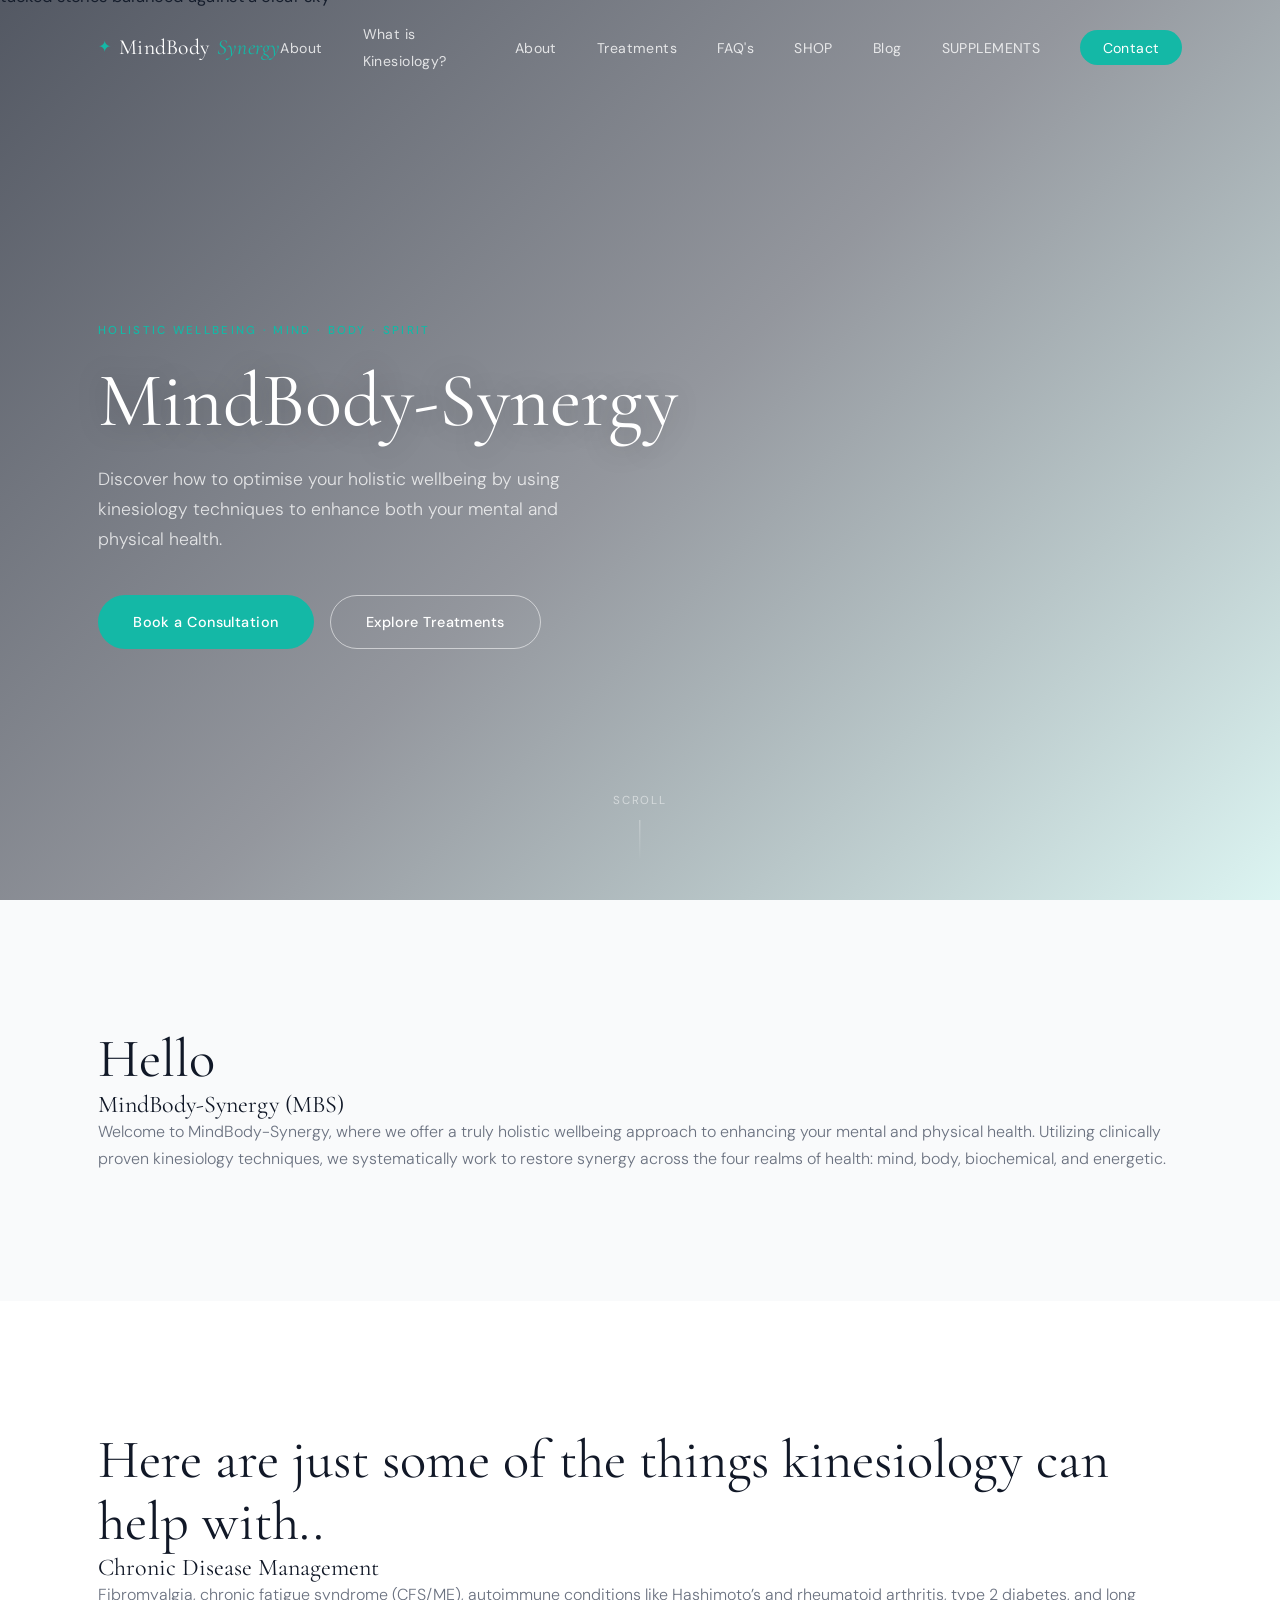
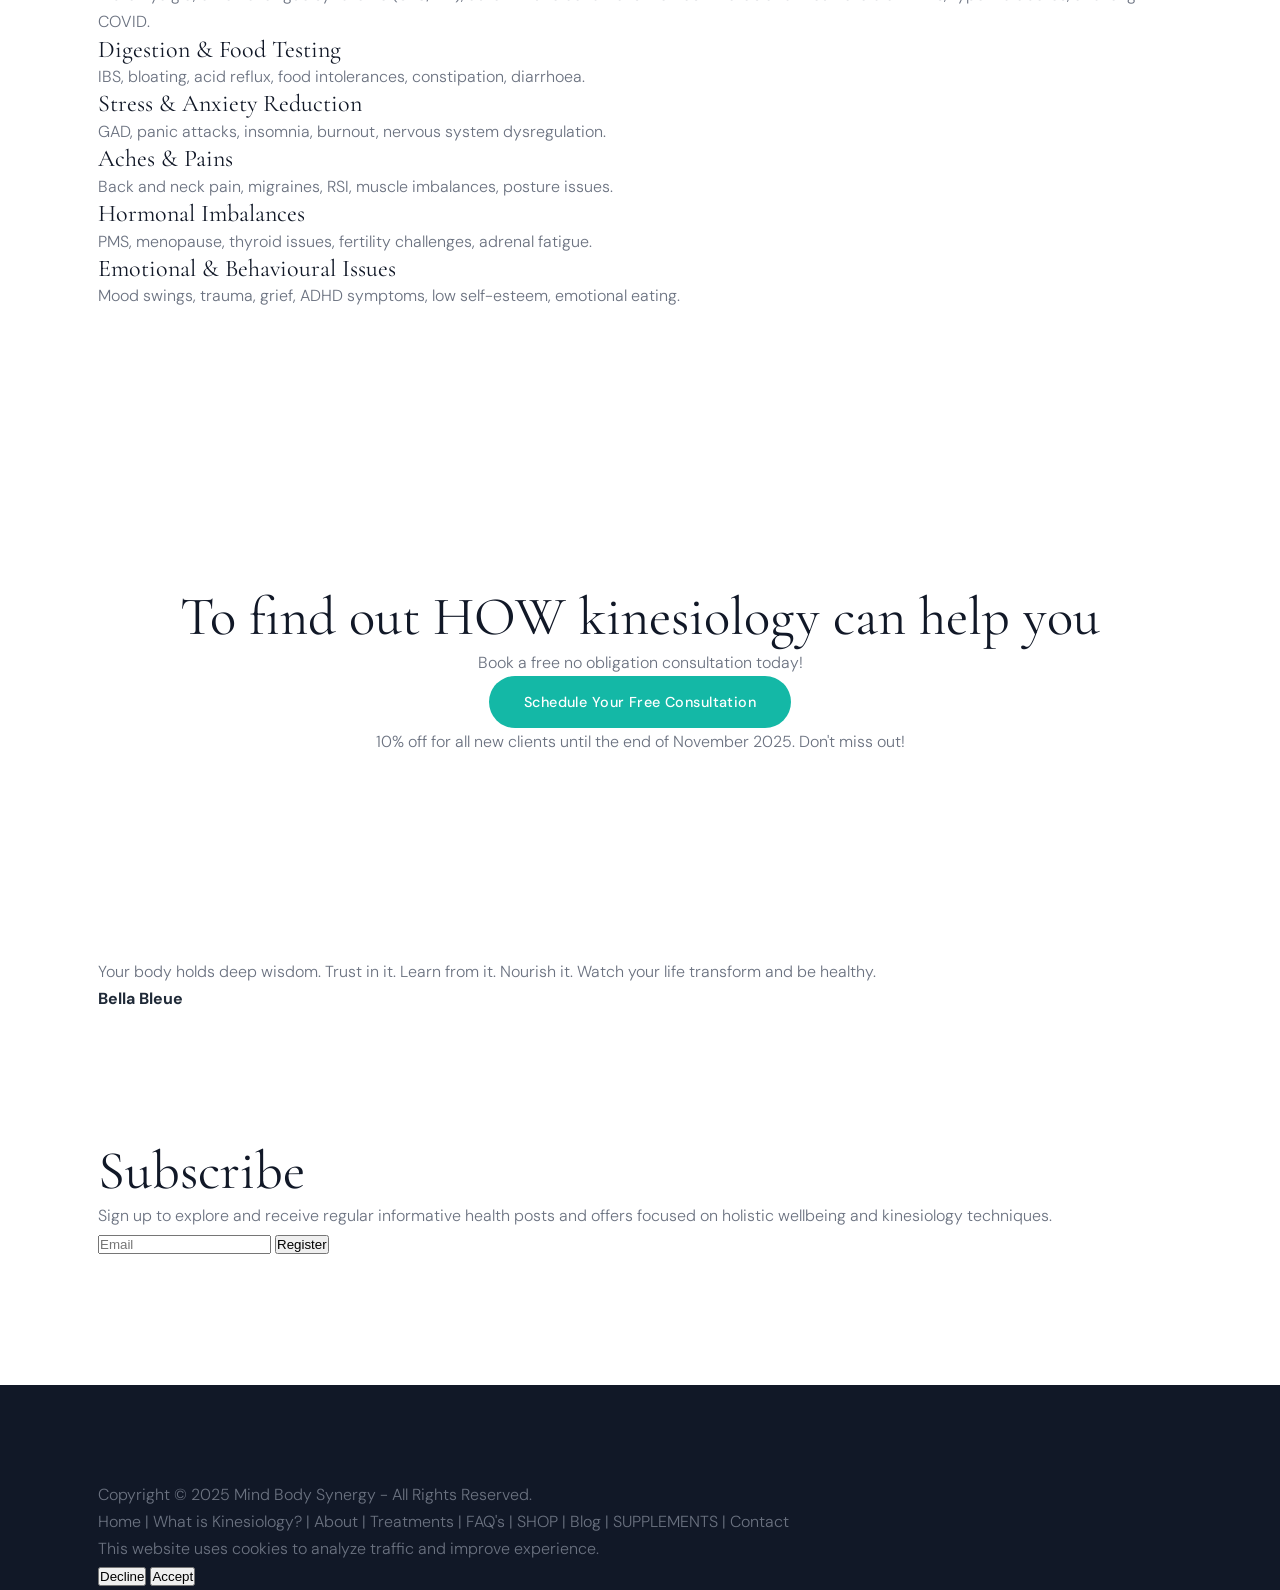
==== index1.html @ 45679c1d "updates" ====
<!DOCTYPE html>
<html lang="en">
<head>
  <meta charset="UTF-8" />
  <meta name="viewport" content="width=device-width, initial-scale=1.0" />
  <title>MindBody Synergy — Holistic Wellness</title>
  <link rel="stylesheet" href="styles.css" />
  <link rel="preconnect" href="https://fonts.googleapis.com" />
  <link rel="preconnect" href="https://fonts.gstatic.com" crossorigin />
  <link href="https://fonts.googleapis.com/css2?family=Cormorant+Garamond:ital,wght@0,300;0,400;0,600;1,300;1,400&family=DM+Sans:wght@300;400;500&display=swap" rel="stylesheet" />
</head>
<body>

  <!-- ====== NAVBAR ====== -->
  <nav class="navbar" id="navbar">
    <div class="nav-inner">
      <a href="#" class="logo">
        <span class="logo-mark">✦</span>
        MindBody <em>Synergy</em>
      </a>
      <button class="hamburger" id="hamburger" aria-label="Toggle menu">
        <span></span><span></span><span></span>
      </button>
      <ul class="nav-links" id="nav-links">
        <li><a href="#about">About</a></li>
        <li><a href="#kinesiology">What is Kinesiology?</a></li>
        <li><a href="#about">About</a></li>
        <li><a href="#treatments">Treatments</a></li>
        <li><a href="#faq">FAQ's</a></li>
        <li><a href="#shop">SHOP</a></li>
        <li><a href="#blog">Blog</a></li>
        <li><a href="#supplements">SUPPLEMENTS</a></li>
        <li><a href="#contact" class="nav-cta">Contact</a></li>
      </ul>
    </div>
  </nav>

  <!-- ====== HERO ====== -->
  <section class="hero" id="hero">
    <div class="hero-bg">
      <img
        src="https://images.unsplash.com/photo-1545389336-cf090694435e?w=1800&q=85&auto=format&fit=crop"
        alt="Stacked stones balanced against a clear sky"
        class="hero-img"
        loading="eager"
      />
      <div class="hero-overlay"></div>
    </div>

    <div class="hero-content fade-up">
      <span class="eyebrow">Holistic Wellbeing · Mind · Body · Spirit</span>

      <h1>MindBody-Synergy</h1>

      <p>
        Discover how to optimise your holistic wellbeing by using kinesiology techniques to enhance both your mental and physical health.
      </p>

      <div class="hero-actions">
        <a href="#contact" class="btn btn-primary">Book a Consultation</a>
        <a href="#services" class="btn btn-ghost">Explore Treatments</a>
      </div>
    </div>

    <div class="hero-scroll-hint">
      <span>Scroll</span>
      <div class="scroll-line"></div>
    </div>
  </section>

  <!-- ====== INTRO ====== -->
  <section class="about section-pad" id="about">
    <div class="container">

      <h2>Hello</h2>
      <h3>MindBody-Synergy (MBS)</h3>

      <p>
        Welcome to MindBody-Synergy, where we offer a truly holistic wellbeing approach to enhancing your mental and physical health.
        Utilizing clinically proven kinesiology techniques, we systematically work to restore synergy across the four realms of health:
        mind, body, biochemical, and energetic.
      </p>

    </div>
  </section>

  <!-- ====== TREATMENTS ====== -->
  <section class="services section-pad" id="services">
    <div class="container">

      <h2>Here are just some of the things kinesiology can help with..</h2>

      <div>
        <h3>Chronic Disease Management</h3>
        <p>Fibromyalgia, chronic fatigue syndrome (CFS/ME), autoimmune conditions like Hashimoto’s and rheumatoid arthritis, type 2 diabetes, and long COVID.</p>
      </div>

      <div>
        <h3>Digestion & Food Testing</h3>
        <p>IBS, bloating, acid reflux, food intolerances, constipation, diarrhoea.</p>
      </div>

      <div>
        <h3>Stress & Anxiety Reduction</h3>
        <p>GAD, panic attacks, insomnia, burnout, nervous system dysregulation.</p>
      </div>

      <div>
        <h3>Aches & Pains</h3>
        <p>Back and neck pain, migraines, RSI, muscle imbalances, posture issues.</p>
      </div>

      <div>
        <h3>Hormonal Imbalances</h3>
        <p>PMS, menopause, thyroid issues, fertility challenges, adrenal fatigue.</p>
      </div>

      <div>
        <h3>Emotional & Behavioural Issues</h3>
        <p>Mood swings, trauma, grief, ADHD symptoms, low self-esteem, emotional eating.</p>
      </div>

    </div>
  </section>

  <!-- ====== CTA ====== -->
  <section class="cta-band" id="contact">
    <div class="container">

      <h2>To find out HOW kinesiology can help you</h2>
      <p>Book a free no obligation consultation today!</p>

      <a href="#" class="btn btn-primary">Schedule Your Free Consultation</a>

      <p>10% off for all new clients until the end of November 2025. Don't miss out!</p>

      <a href="#" class="btn btn-ghost">Book Now</a>

    </div>
  </section>

  <!-- ====== QUOTE ====== -->
  <section>
    <div class="container">
      <p>
        Your body holds deep wisdom.
        Trust in it.
        Learn from it.
        Nourish it.
        Watch your life transform and be healthy.
      </p>

      <strong>Bella Bleue</strong>
    </div>
  </section>

  <!-- ====== SUBSCRIBE ====== -->
  <section class="subscribe section-pad">
    <div class="container">

      <h2>Subscribe</h2>

      <p>
        Sign up to explore and receive regular informative health posts and offers focused on holistic wellbeing and kinesiology techniques.
      </p>

      <input type="email" placeholder="Email" />
      <button>Register</button>

    </div>
  </section>

  <!-- ====== FOOTER ====== -->
  <footer class="footer">
    <div class="container">

      <p>Copyright © 2025 Mind Body Synergy - All Rights Reserved.</p>

      <p>
        Home | What is Kinesiology? | About | Treatments | FAQ's | SHOP | Blog | SUPPLEMENTS | Contact
      </p>

      <p>This website uses cookies to analyze traffic and improve experience.</p>

      <button>Decline</button>
      <button>Accept</button>

    </div>
  </footer>

  <script src="script.js"></script>
</body>
</html>
---- styles.css ----
/* ============================================================
   MindBody Synergy — styles.css
   Premium Holistic Wellness Design System
   ============================================================ */

/* ── Custom Properties ────────────────────────────────────── */
:root {
  --teal:        #14B8A6;
  --teal-dark:   #0f9688;
  --teal-light:  #ccfbf1;
  --navy:        #1F2937;
  --navy-deep:   #111827;
  --white:       #FFFFFF;
  --off-white:   #F9FAFB;
  --muted:       #6B7280;
  --border:      rgba(20, 184, 166, 0.15);

  --font-display: 'Cormorant Garamond', Georgia, serif;
  --font-body:    'DM Sans', system-ui, sans-serif;

  --radius:     12px;
  --radius-lg:  20px;
  --shadow-sm:  0 1px 3px rgba(0,0,0,.07), 0 1px 2px rgba(0,0,0,.05);
  --shadow-md:  0 4px 20px rgba(0,0,0,.08), 0 2px 8px rgba(0,0,0,.04);
  --shadow-lg:  0 20px 60px rgba(0,0,0,.12);

  --section-pad: clamp(5rem, 10vw, 9rem);
  --container:   1180px;
  --transition:  0.35s cubic-bezier(0.4, 0, 0.2, 1);
}

/* ── Reset & Base ─────────────────────────────────────────── */
*, *::before, *::after { box-sizing: border-box; margin: 0; padding: 0; }

html { scroll-behavior: smooth; font-size: 16px; }

body {
  font-family: var(--font-body);
  background: var(--white);
  color: var(--navy);
  line-height: 1.7;
  overflow-x: hidden;
}

img { display: block; max-width: 100%; object-fit: cover; }

a { color: inherit; text-decoration: none; }

ul { list-style: none; }

/* ── Typography ───────────────────────────────────────────── */
h1, h2, h3, h4 {
  font-family: var(--font-display);
  font-weight: 400;
  line-height: 1.15;
  color: var(--navy-deep);
}

h1 { font-size: clamp(2.6rem, 6vw, 5rem); }
h2 { font-size: clamp(2rem, 4.5vw, 3.4rem); }
h3 { font-size: clamp(1.2rem, 2vw, 1.5rem); }
h4 { font-size: 1.1rem; }

em { font-style: italic; color: var(--teal); }

p { color: var(--muted); font-weight: 300; }

.lead {
  font-size: 1.1rem;
  color: var(--navy);
  font-weight: 400;
  margin-bottom: 1rem;
}

.eyebrow {
  display: inline-block;
  font-family: var(--font-body);
  font-size: 0.72rem;
  font-weight: 500;
  letter-spacing: 0.2em;
  text-transform: uppercase;
  color: var(--teal);
  margin-bottom: 1rem;
}

.eyebrow-light { color: rgba(255,255,255,0.7); }

/* ── Container ────────────────────────────────────────────── */
.container {
  max-width: var(--container);
  margin: 0 auto;
  padding: 0 clamp(1.25rem, 5vw, 3rem);
}

.section-pad { padding: var(--section-pad) 0; }

/* ── Buttons ──────────────────────────────────────────────── */
.btn {
  display: inline-flex;
  align-items: center;
  gap: .5rem;
  padding: .85rem 2.2rem;
  border-radius: 999px;
  font-family: var(--font-body);
  font-size: .9rem;
  font-weight: 500;
  letter-spacing: .03em;
  transition: var(--transition);
  cursor: pointer;
  border: none;
  white-space: nowrap;
}

.btn-primary {
  background: var(--teal);
  color: var(--white);
}
.btn-primary:hover {
  background: var(--teal-dark);
  transform: translateY(-2px);
  box-shadow: 0 8px 30px rgba(20,184,166,.35);
}

.btn-ghost {
  background: transparent;
  color: var(--white);
  border: 1.5px solid rgba(255,255,255,.55);
}
.btn-ghost:hover {
  background: rgba(255,255,255,.12);
  border-color: rgba(255,255,255,.8);
  transform: translateY(-2px);
}

.btn-white {
  background: var(--white);
  color: var(--navy-deep);
}
.btn-white:hover {
  background: var(--teal-light);
  transform: translateY(-2px);
  box-shadow: 0 8px 30px rgba(0,0,0,.15);
}

/* ── Section Heading ──────────────────────────────────────── */
.section-head {
  text-align: center;
  max-width: 700px;
  margin: 0 auto clamp(3rem, 6vw, 5rem);
}
.section-head p { margin-top: .75rem; }

/* ============================================================
   NAVBAR
   ============================================================ */
.navbar {
  position: fixed;
  top: 0; left: 0; right: 0;
  z-index: 1000;
  padding: 1.25rem 0;
  transition: background var(--transition), box-shadow var(--transition), padding var(--transition);
}

.navbar.scrolled {
  background: rgba(17, 24, 39, 0.85);
  backdrop-filter: blur(20px);
  -webkit-backdrop-filter: blur(20px);
  box-shadow: 0 1px 0 rgba(255,255,255,.06);
  padding: .9rem 0;
}

.nav-inner {
  max-width: var(--container);
  margin: 0 auto;
  padding: 0 clamp(1.25rem, 5vw, 3rem);
  display: flex;
  align-items: center;
  justify-content: space-between;
}

.logo {
  font-family: var(--font-display);
  font-size: 1.35rem;
  font-weight: 400;
  color: var(--white);
  display: flex;
  align-items: center;
  gap: .5rem;
  letter-spacing: .01em;
}

.logo-mark {
  color: var(--teal);
  font-size: 1rem;
  animation: spin-slow 8s linear infinite;
}

@keyframes spin-slow {
  from { transform: rotate(0deg); }
  to   { transform: rotate(360deg); }
}

.nav-links {
  display: flex;
  align-items: center;
  gap: 2.5rem;
}

.nav-links a {
  color: rgba(255,255,255,.8);
  font-size: .88rem;
  font-weight: 400;
  letter-spacing: .03em;
  transition: color var(--transition);
  position: relative;
}

.nav-links a:not(.nav-cta)::after {
  content: '';
  position: absolute;
  bottom: -3px; left: 0;
  width: 0; height: 1px;
  background: var(--teal);
  transition: width var(--transition);
}

.nav-links a:not(.nav-cta):hover { color: var(--white); }
.nav-links a:not(.nav-cta):hover::after { width: 100%; }

.nav-cta {
  background: var(--teal);
  color: var(--white) !important;
  padding: .55rem 1.4rem;
  border-radius: 999px;
  font-weight: 500;
  transition: background var(--transition), transform var(--transition);
}
.nav-cta:hover {
  background: var(--teal-dark) !important;
  transform: translateY(-1px);
}

/* Hamburger */
.hamburger {
  display: none;
  flex-direction: column;
  gap: 5px;
  background: none;
  border: none;
  cursor: pointer;
  padding: 4px;
}
.hamburger span {
  display: block;
  width: 24px;
  height: 1.5px;
  background: var(--white);
  transition: var(--transition);
}
.hamburger.open span:nth-child(1) { transform: rotate(45deg) translate(4.7px, 4.7px); }
.hamburger.open span:nth-child(2) { opacity: 0; }
.hamburger.open span:nth-child(3) { transform: rotate(-45deg) translate(4.7px, -4.7px); }

/* ============================================================
   HERO
   ============================================================ */
.hero {
  position: relative;
  min-height: 100svh;
  display: flex;
  align-items: center;
  overflow: hidden;
}

.hero-bg {
  position: absolute;
  inset: 0;
  z-index: 0;
}

.hero-img {
  width: 100%;
  height: 100%;
  object-fit: cover;
  object-position: center 30%;
  transform: scale(1.04);
  animation: hero-ken-burns 18s ease-in-out infinite alternate;
}

@keyframes hero-ken-burns {
  from { transform: scale(1.04) translate(0,0); }
  to   { transform: scale(1.12) translate(-1%, -1%); }
}

.hero-overlay {
  position: absolute;
  inset: 0;
  background: linear-gradient(
    135deg,
    rgba(17, 24, 39, 0.72) 0%,
    rgba(17, 24, 39, 0.45) 50%,
    rgba(20, 184, 166, 0.15) 100%
  );
}

.hero-content {
  position: relative;
  z-index: 1;
  max-width: var(--container);
  margin: 0 auto;
  padding: 8rem clamp(1.25rem, 5vw, 3rem) 4rem;
  width: 100%;
}

.hero-content h1 {
  color: var(--white);
  max-width: 700px;
  margin-bottom: 1.25rem;
  text-shadow: 0 2px 30px rgba(0,0,0,.25);
}

.hero-content p {
  color: rgba(255,255,255,.78);
  font-size: 1.1rem;
  font-weight: 300;
  max-width: 520px;
  margin-bottom: 2.5rem;
}

.hero-actions { display: flex; gap: 1rem; flex-wrap: wrap; }

.hero-scroll-hint {
  position: absolute;
  bottom: 2.5rem; left: 50%;
  transform: translateX(-50%);
  z-index: 1;
  display: flex;
  flex-direction: column;
  align-items: center;
  gap: .6rem;
  color: rgba(255,255,255,.5);
  font-size: .72rem;
  letter-spacing: .15em;
  text-transform: uppercase;
}

.scroll-line {
  width: 1px;
  height: 40px;
  background: linear-gradient(to bottom, rgba(255,255,255,.4), transparent);
  animation: scroll-pulse 2s ease-in-out infinite;
}

@keyframes scroll-pulse {
  0%, 100% { opacity: .4; transform: scaleY(1); }
  50%       { opacity: 1;  transform: scaleY(1.1); }
}

/* ============================================================
   MARQUEE STRIP
   ============================================================ */
.marquee-strip {
  overflow: hidden;
  background: var(--navy-deep);
  padding: .9rem 0;
  border-top: 1px solid rgba(20,184,166,.2);
  border-bottom: 1px solid rgba(20,184,166,.2);
}

.marquee-track {
  display: flex;
  gap: 2.5rem;
  animation: marquee-scroll 28s linear infinite;
  white-space: nowrap;
}

.marquee-track span {
  font-size: .78rem;
  letter-spacing: .18em;
  text-transform: uppercase;
  color: rgba(255,255,255,.55);
  flex-shrink: 0;
}

.marquee-track span:nth-child(even) { color: var(--teal); }

@keyframes marquee-scroll {
  from { transform: translateX(0); }
  to   { transform: translateX(-50%); }
}

/* ============================================================
   ABOUT
   ============================================================ */
.about { background: var(--off-white); }

.about-grid {
  display: grid;
  grid-template-columns: 1fr 1fr;
  gap: clamp(3rem, 6vw, 6rem);
  align-items: center;
}

.about-img-wrap {
  position: relative;
  border-radius: var(--radius-lg);
  overflow: visible;
}

.about-img-wrap img {
  width: 100%;
  aspect-ratio: 4/5;
  border-radius: var(--radius-lg);
  box-shadow: var(--shadow-lg);
  object-position: center top;
}

.about-badge {
  position: absolute;
  bottom: -1.5rem;
  right: -1.5rem;
  background: var(--white);
  border-radius: var(--radius);
  padding: 1.25rem 1.5rem;
  box-shadow: var(--shadow-md);
  text-align: center;
  border: 1px solid var(--border);
}

.about-badge strong {
  display: block;
  font-family: var(--font-display);
  font-size: 2rem;
  color: var(--teal);
  line-height: 1;
}

.about-badge span {
  font-size: .72rem;
  font-weight: 500;
  letter-spacing: .08em;
  text-transform: uppercase;
  color: var(--muted);
  white-space: nowrap;
}

.about-text { padding-right: 1rem; }

.about-text h2 { margin-bottom: 1rem; }
.about-text > p { margin-bottom: 1.5rem; }

.about-stats {
  display: flex;
  gap: 2.5rem;
  margin: 2rem 0;
  padding: 1.75rem 0;
  border-top: 1px solid var(--border);
  border-bottom: 1px solid var(--border);
}

.stat strong {
  display: block;
  font-family: var(--font-display);
  font-size: 1.9rem;
  color: var(--teal);
  line-height: 1;
}
.stat span {
  font-size: .78rem;
  text-transform: uppercase;
  letter-spacing: .1em;
  color: var(--muted);
  font-weight: 500;
}

/* ============================================================
   SERVICES
   ============================================================ */
.services { background: var(--white); }

.services-grid {
  display: grid;
  grid-template-columns: repeat(3, 1fr);
  gap: 1.75rem;
}

.service-card {
  border-radius: var(--radius-lg);
  overflow: hidden;
  background: var(--white);
  border: 1px solid rgba(0,0,0,.07);
  box-shadow: var(--shadow-sm);
  transition: transform var(--transition), box-shadow var(--transition);
}

.service-card:hover {
  transform: translateY(-6px);
  box-shadow: var(--shadow-lg);
}

.card-img {
  overflow: hidden;
  height: 200px;
}

.card-img img {
  width: 100%;
  height: 100%;
  object-fit: cover;
  transition: transform 0.5s ease;
}

.service-card:hover .card-img img { transform: scale(1.06); }

.card-body {
  padding: 1.75rem;
}

.card-icon {
  font-size: 1.5rem;
  margin-bottom: .75rem;
  line-height: 1;
}

.card-body h3 {
  margin-bottom: .6rem;
  color: var(--navy-deep);
}

.card-body p { font-size: .9rem; margin-bottom: 1.25rem; }

.card-link {
  font-size: .82rem;
  font-weight: 500;
  letter-spacing: .05em;
  color: var(--teal);
  transition: gap var(--transition), color var(--transition);
  display: inline-flex;
  align-items: center;
  gap: .3rem;
}
.card-link:hover { color: var(--teal-dark); gap: .5rem; }

/* ============================================================
   FEATURES
   ============================================================ */
.features {
  background: linear-gradient(160deg, var(--navy-deep) 0%, #0d3b36 100%);
}

.features .section-head h2 { color: var(--white); }
.features .section-head p  { color: rgba(255,255,255,.55); }
.features .eyebrow          { color: var(--teal); }

.features-grid {
  display: grid;
  grid-template-columns: repeat(4, 1fr);
  gap: 2rem;
}

.feature {
  background: rgba(255,255,255,.05);
  border: 1px solid rgba(255,255,255,.08);
  border-radius: var(--radius-lg);
  padding: 2.25rem 1.75rem;
  backdrop-filter: blur(10px);
  transition: background var(--transition), transform var(--transition);
}

.feature:hover {
  background: rgba(20,184,166,.1);
  transform: translateY(-4px);
}

.feature-icon {
  font-size: 1.6rem;
  color: var(--teal);
  margin-bottom: 1rem;
  line-height: 1;
}

.feature h4 {
  color: var(--white);
  margin-bottom: .6rem;
  font-family: var(--font-body);
  font-weight: 500;
}
.feature p { color: rgba(255,255,255,.5); font-size: .9rem; }

/* ============================================================
   CTA BAND
   ============================================================ */
.cta-band {
  position: relative;
  min-height: 520px;
  display: flex;
  align-items: center;
  justify-content: center;
  text-align: center;
  overflow: hidden;
}

.cta-bg-img {
  position: absolute;
  inset: 0;
  width: 100%;
  height: 100%;
  object-fit: cover;
  object-position: center;
}

.cta-overlay {
  position: absolute;
  inset: 0;
  background: linear-gradient(
    to bottom,
    rgba(17, 24, 39, 0.65),
    rgba(15, 150, 136, 0.55)
  );
}

.cta-content {
  position: relative;
  z-index: 1;
  max-width: 620px;
  padding: 4rem clamp(1.25rem, 5vw, 3rem);
}

.cta-content h2 {
  color: var(--white);
  margin-bottom: 1rem;
  text-shadow: 0 2px 20px rgba(0,0,0,.2);
}

.cta-content p {
  color: rgba(255,255,255,.75);
  margin-bottom: 2rem;
  font-size: 1.05rem;
}

/* ============================================================
   TESTIMONIALS
   ============================================================ */
.testimonials { background: var(--off-white); }

.testimonials-grid {
  display: grid;
  grid-template-columns: repeat(3, 1fr);
  gap: 1.75rem;
}

/* Fifth card spans last two slots centered */
.testi-card:nth-child(4) { grid-column: 1; }
.testi-card:nth-child(5) { grid-column: 2; }

.testi-card {
  background: var(--white);
  border-radius: var(--radius-lg);
  padding: 2rem;
  border: 1px solid rgba(0,0,0,.06);
  box-shadow: var(--shadow-sm);
  transition: box-shadow var(--transition), transform var(--transition);
  display: flex;
  flex-direction: column;
}

.testi-card:hover {
  box-shadow: var(--shadow-md);
  transform: translateY(-3px);
}

.testi-card > p {
  font-family: var(--font-display);
  font-size: 1.05rem;
  font-style: italic;
  color: var(--navy);
  flex: 1;
  margin-bottom: 1.5rem;
  line-height: 1.6;
}

.testi-card > p::before { content: '"'; color: var(--teal); font-size: 1.4em; }
.testi-card > p::after  { content: '"'; color: var(--teal); font-size: 1.4em; }

.testi-card footer {
  display: flex;
  align-items: center;
  gap: 1rem;
  margin-top: auto;
}

.testi-card footer img {
  width: 48px;
  height: 48px;
  border-radius: 50%;
  object-fit: cover;
  object-position: center top;
  border: 2px solid var(--teal-light);
  flex-shrink: 0;
}

.testi-card footer strong {
  display: block;
  font-family: var(--font-body);
  font-weight: 500;
  font-size: .9rem;
  color: var(--navy-deep);
}

.testi-card footer span {
  font-size: .78rem;
  color: var(--muted);
}

/* ============================================================
   SUBSCRIBE
   ============================================================ */
.subscribe { background: var(--white); }

.subscribe-inner {
  display: grid;
  grid-template-columns: 1fr 1fr;
  gap: clamp(2rem, 5vw, 5rem);
  align-items: center;
  background: linear-gradient(135deg, var(--navy-deep) 0%, #0a3632 100%);
  border-radius: var(--radius-lg);
  padding: clamp(2.5rem, 5vw, 4.5rem);
}

.subscribe-text .eyebrow { color: var(--teal); }
.subscribe-text h2 { color: var(--white); margin-bottom: .75rem; }
.subscribe-text p  { color: rgba(255,255,255,.55); }

.subscribe-fields {
  display: flex;
  gap: .75rem;
  margin-bottom: .75rem;
}

.subscribe-fields input {
  flex: 1;
  padding: .85rem 1.25rem;
  border-radius: 999px;
  border: 1.5px solid rgba(255,255,255,.15);
  background: rgba(255,255,255,.08);
  color: var(--white);
  font-family: var(--font-body);
  font-size: .9rem;
  outline: none;
  transition: border-color var(--transition), background var(--transition);
}

.subscribe-fields input::placeholder { color: rgba(255,255,255,.35); }
.subscribe-fields input:focus {
  border-color: var(--teal);
  background: rgba(255,255,255,.12);
}

.form-note { font-size: .75rem; color: rgba(255,255,255,.3); }

/* ============================================================
   FOOTER
   ============================================================ */
.footer {
  background: var(--navy-deep);
  padding-top: clamp(4rem, 8vw, 6rem);
}

.footer-grid {
  display: grid;
  grid-template-columns: 2fr 1fr 1fr 1.5fr;
  gap: 3rem;
  padding-bottom: 3.5rem;
  border-bottom: 1px solid rgba(255,255,255,.07);
}

.logo-light { color: rgba(255,255,255,.85); }

.footer-brand p {
  margin-top: 1rem;
  font-size: .88rem;
  color: rgba(255,255,255,.38);
  line-height: 1.7;
  max-width: 270px;
}

.social-links {
  display: flex;
  gap: .75rem;
  margin-top: 1.5rem;
}

.social-links a {
  width: 36px;
  height: 36px;
  border-radius: 50%;
  border: 1px solid rgba(255,255,255,.12);
  display: flex;
  align-items: center;
  justify-content: center;
  font-size: .72rem;
  font-weight: 500;
  color: rgba(255,255,255,.5);
  transition: border-color var(--transition), color var(--transition), background var(--transition);
}
.social-links a:hover {
  border-color: var(--teal);
  color: var(--teal);
  background: rgba(20,184,166,.08);
}

.footer-col h5 {
  font-family: var(--font-body);
  font-size: .72rem;
  font-weight: 600;
  letter-spacing: .15em;
  text-transform: uppercase;
  color: rgba(255,255,255,.3);
  margin-bottom: 1.25rem;
}

.footer-col ul { display: flex; flex-direction: column; gap: .7rem; }

.footer-col a, .footer-col span {
  font-size: .88rem;
  color: rgba(255,255,255,.45);
  transition: color var(--transition);
  line-height: 1.5;
}
.footer-col a:hover { color: var(--teal); }

.footer-bottom {
  display: flex;
  align-items: center;
  justify-content: space-between;
  padding: 1.5rem 0;
}

.footer-bottom p { font-size: .8rem; color: rgba(255,255,255,.2); }

.footer-legal { display: flex; gap: 1.5rem; }
.footer-legal a {
  font-size: .8rem;
  color: rgba(255,255,255,.25);
  transition: color var(--transition);
}
.footer-legal a:hover { color: rgba(255,255,255,.55); }

/* ============================================================
   SCROLL ANIMATIONS
   ============================================================ */
.fade-up, .fade-left, .fade-right {
  opacity: 0;
  transition: opacity 0.7s ease, transform 0.7s ease;
  transition-delay: var(--d, 0s);
}

.fade-up   { transform: translateY(32px); }
.fade-left { transform: translateX(-32px); }
.fade-right{ transform: translateX(32px); }

.fade-up.visible,
.fade-left.visible,
.fade-right.visible {
  opacity: 1;
  transform: translate(0);
}

/* ============================================================
   RESPONSIVE — TABLET (≤ 1024px)
   ============================================================ */
@media (max-width: 1024px) {
  .features-grid { grid-template-columns: repeat(2, 1fr); }
  .services-grid { grid-template-columns: repeat(2, 1fr); }
  .footer-grid   { grid-template-columns: 1fr 1fr; }
  .about-grid    { gap: 3rem; }
}

/* ============================================================
   RESPONSIVE — MOBILE (≤ 768px)
   ============================================================ */
@media (max-width: 768px) {
  /* Nav */
  .hamburger { display: flex; }
  .nav-links {
    position: fixed;
    top: 0; right: -100%;
    width: 75%;
    max-width: 320px;
    height: 100vh;
    background: var(--navy-deep);
    flex-direction: column;
    align-items: flex-start;
    padding: 6rem 2rem 2rem;
    gap: 1.5rem;
    transition: right var(--transition);
    box-shadow: -20px 0 60px rgba(0,0,0,.4);
  }
  .nav-links.open { right: 0; }
  .nav-links a { font-size: 1rem; }

  /* About */
  .about-grid { grid-template-columns: 1fr; }
  .about-img-wrap { order: -1; }
  .about-badge { right: 1rem; bottom: -1.25rem; }
  .about-text { padding-right: 0; }

  /* Services */
  .services-grid { grid-template-columns: 1fr; }

  /* Features */
  .features-grid { grid-template-columns: 1fr; }

  /* Testimonials */
  .testimonials-grid { grid-template-columns: 1fr; }
  .testi-card:nth-child(4),
  .testi-card:nth-child(5) { grid-column: auto; }

  /* Subscribe */
  .subscribe-inner { grid-template-columns: 1fr; gap: 2rem; }
  .subscribe-fields { flex-direction: column; }

  /* Footer */
  .footer-grid { grid-template-columns: 1fr; gap: 2.5rem; }
  .footer-bottom { flex-direction: column; gap: 1rem; text-align: center; }
}

/* ============================================================
   RESPONSIVE — SMALL MOBILE (≤ 480px)
   ============================================================ */
@media (max-width: 480px) {
  .hero-actions { flex-direction: column; align-items: flex-start; }
  .about-stats  { gap: 1.5rem; flex-wrap: wrap; }
}
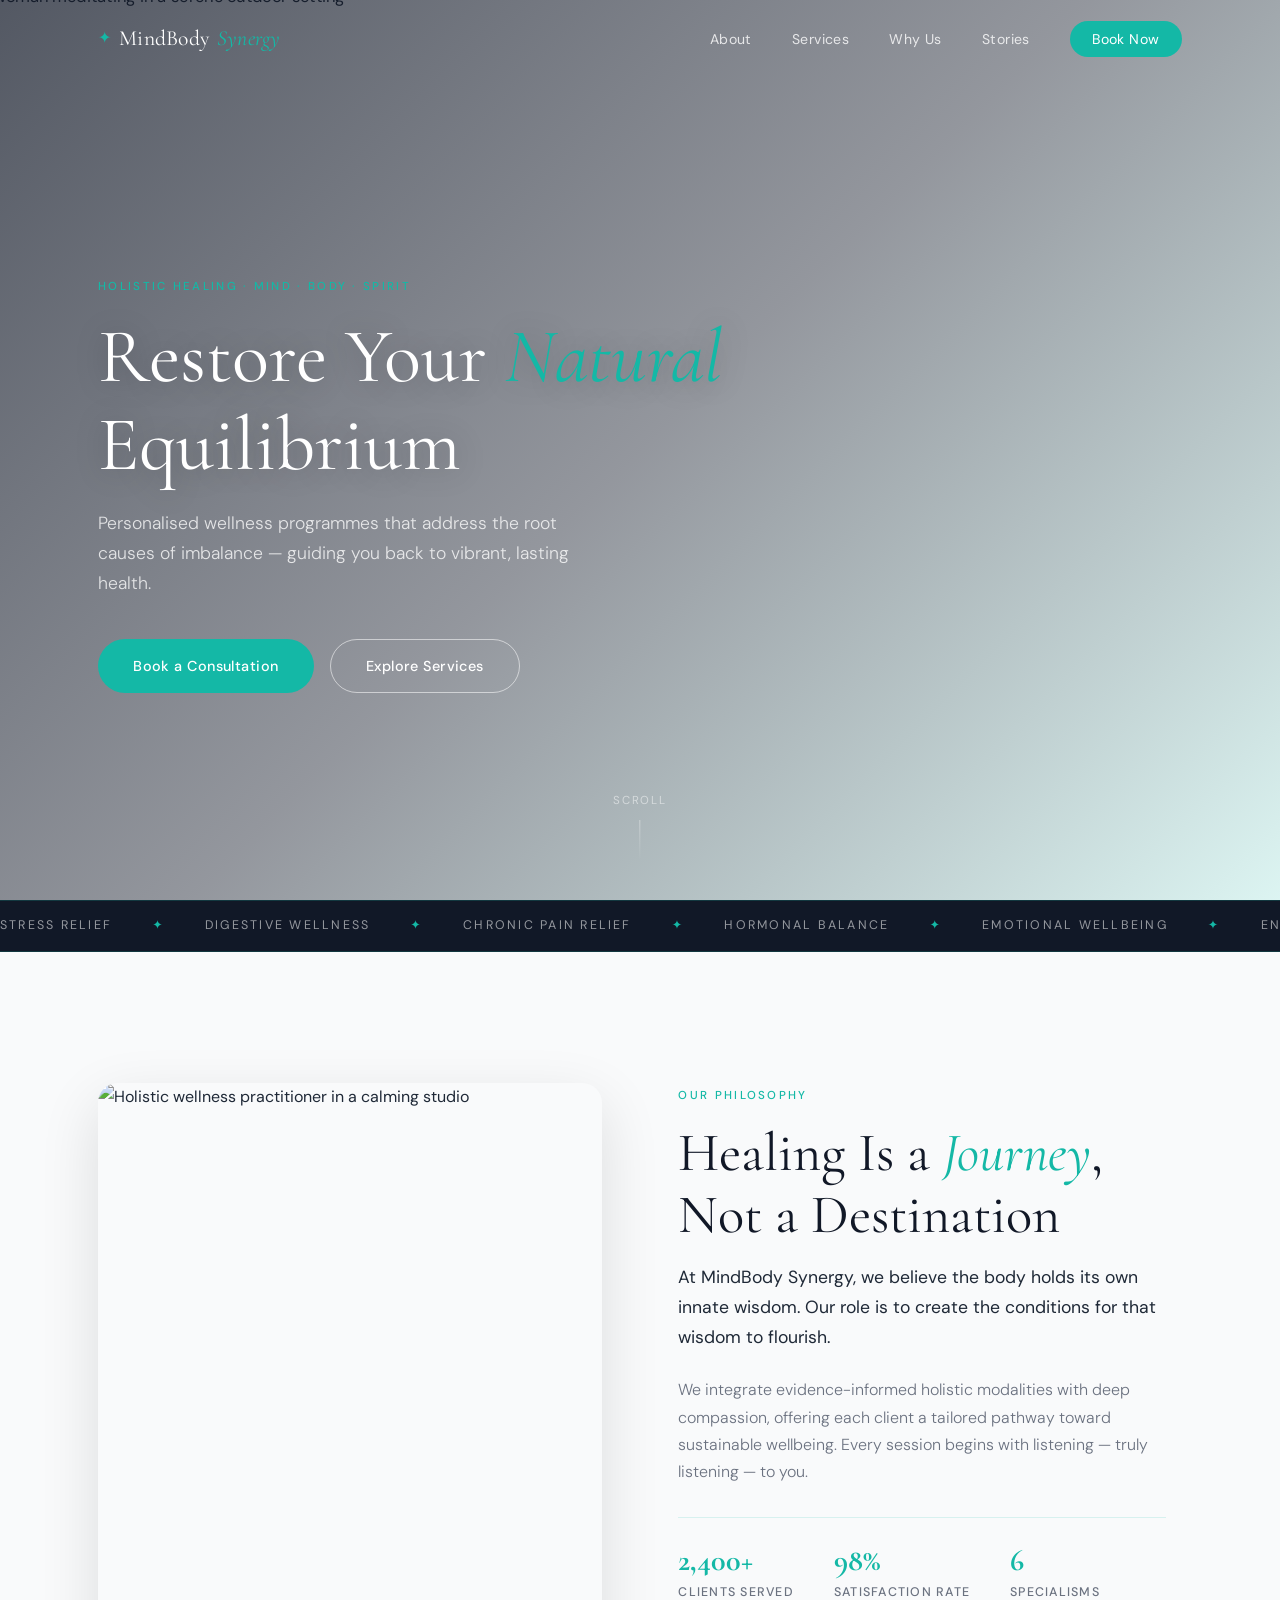
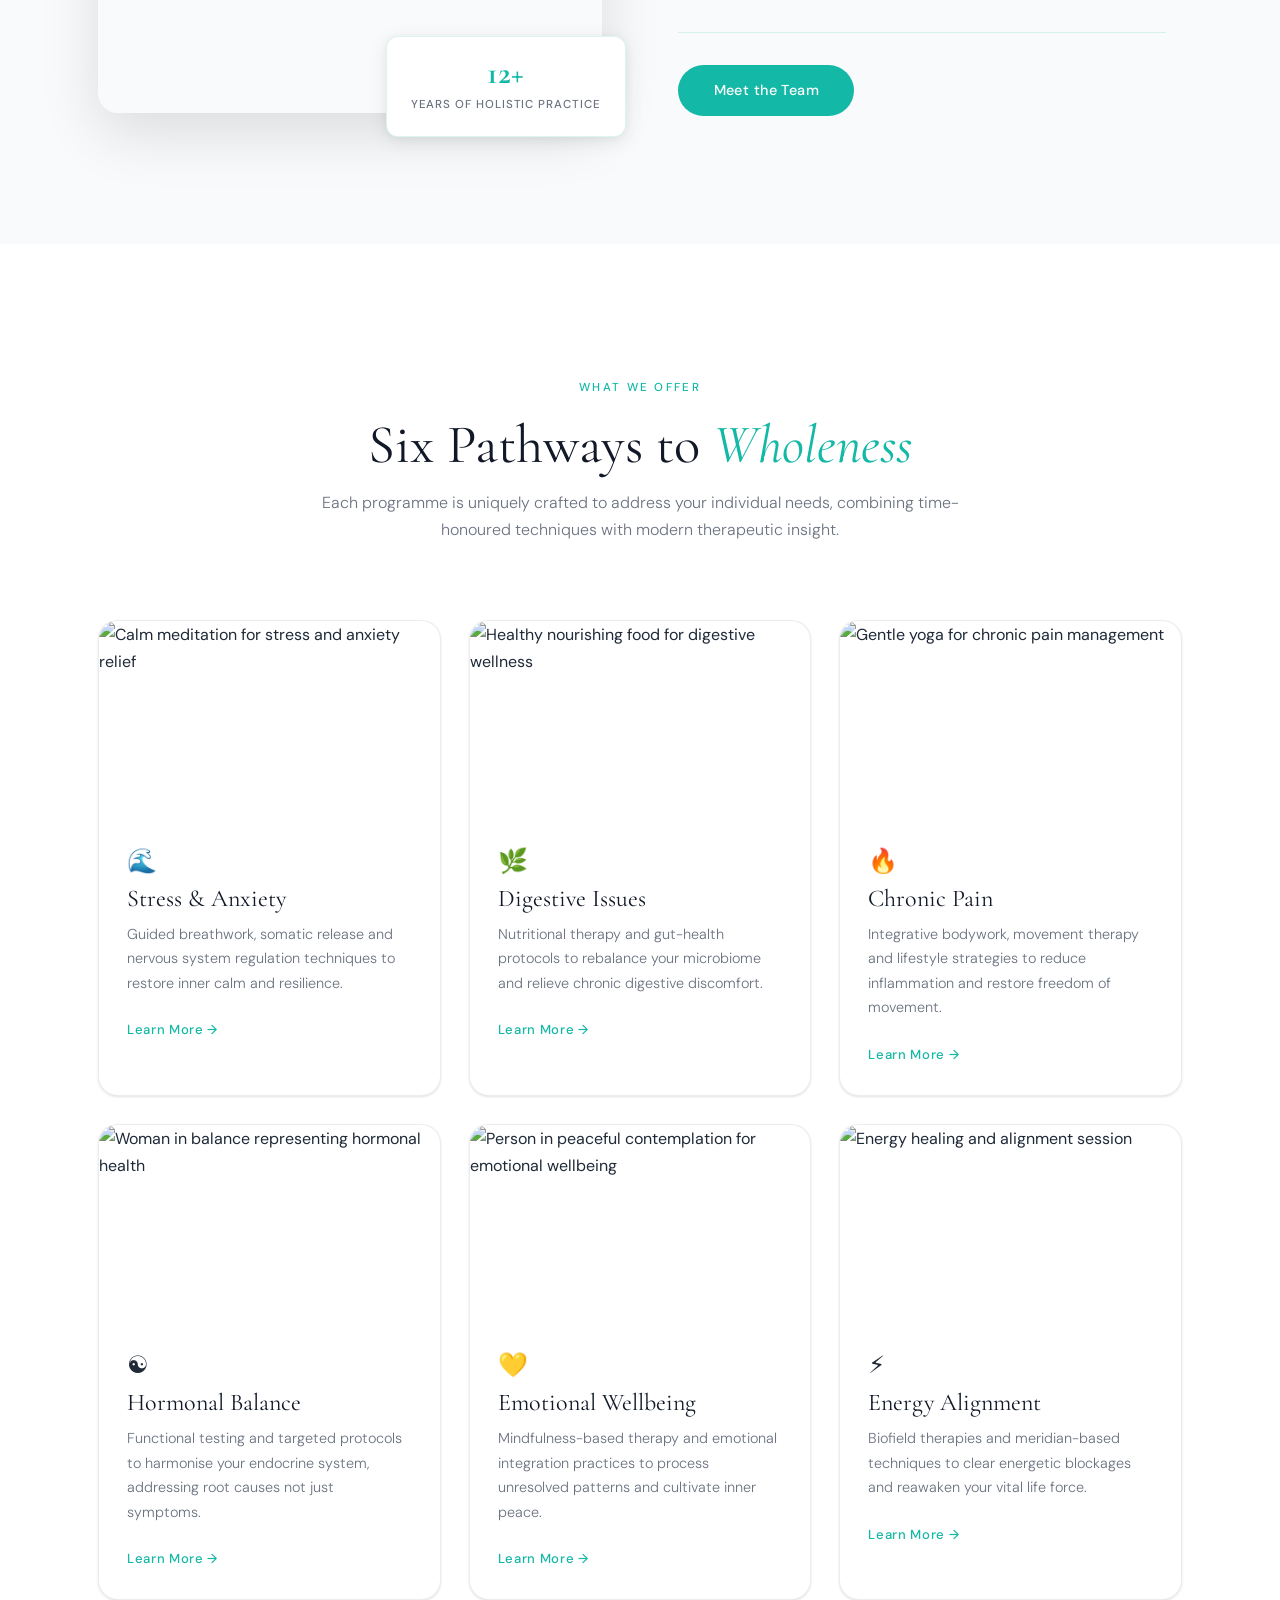
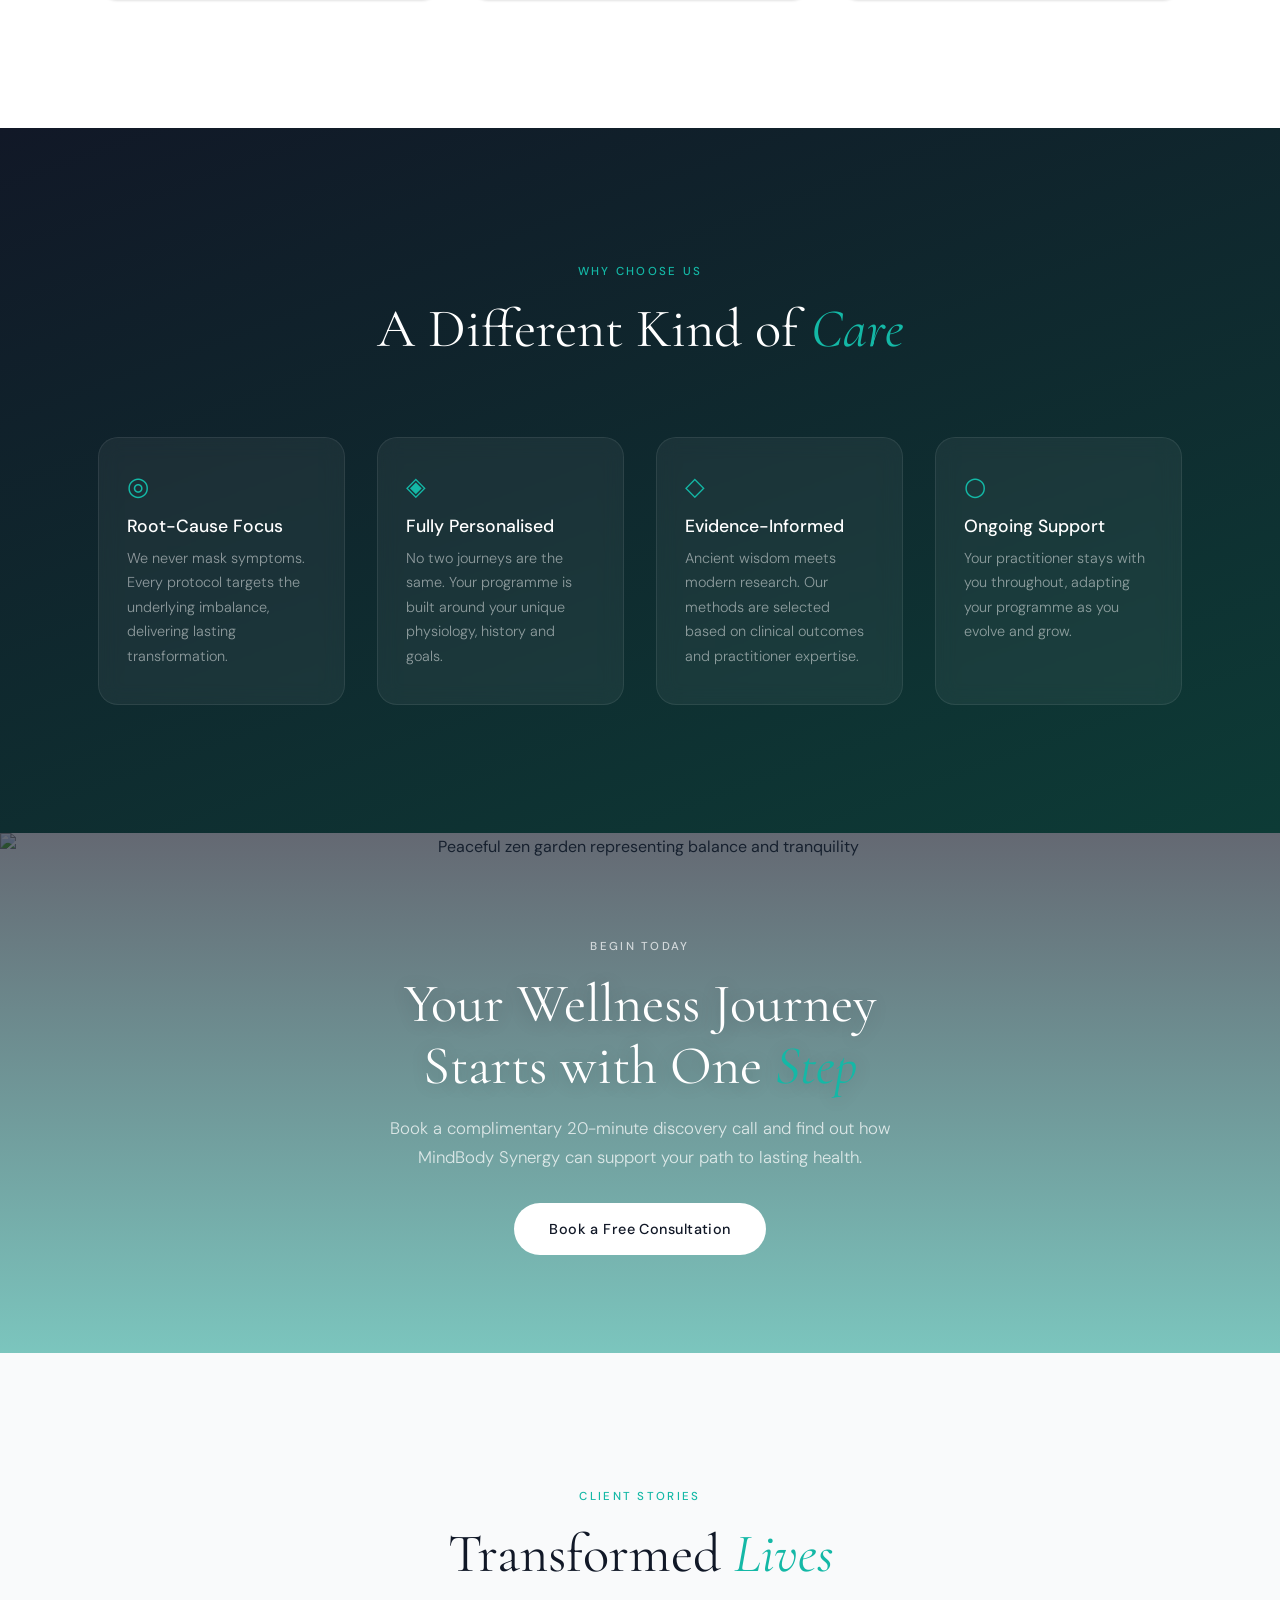
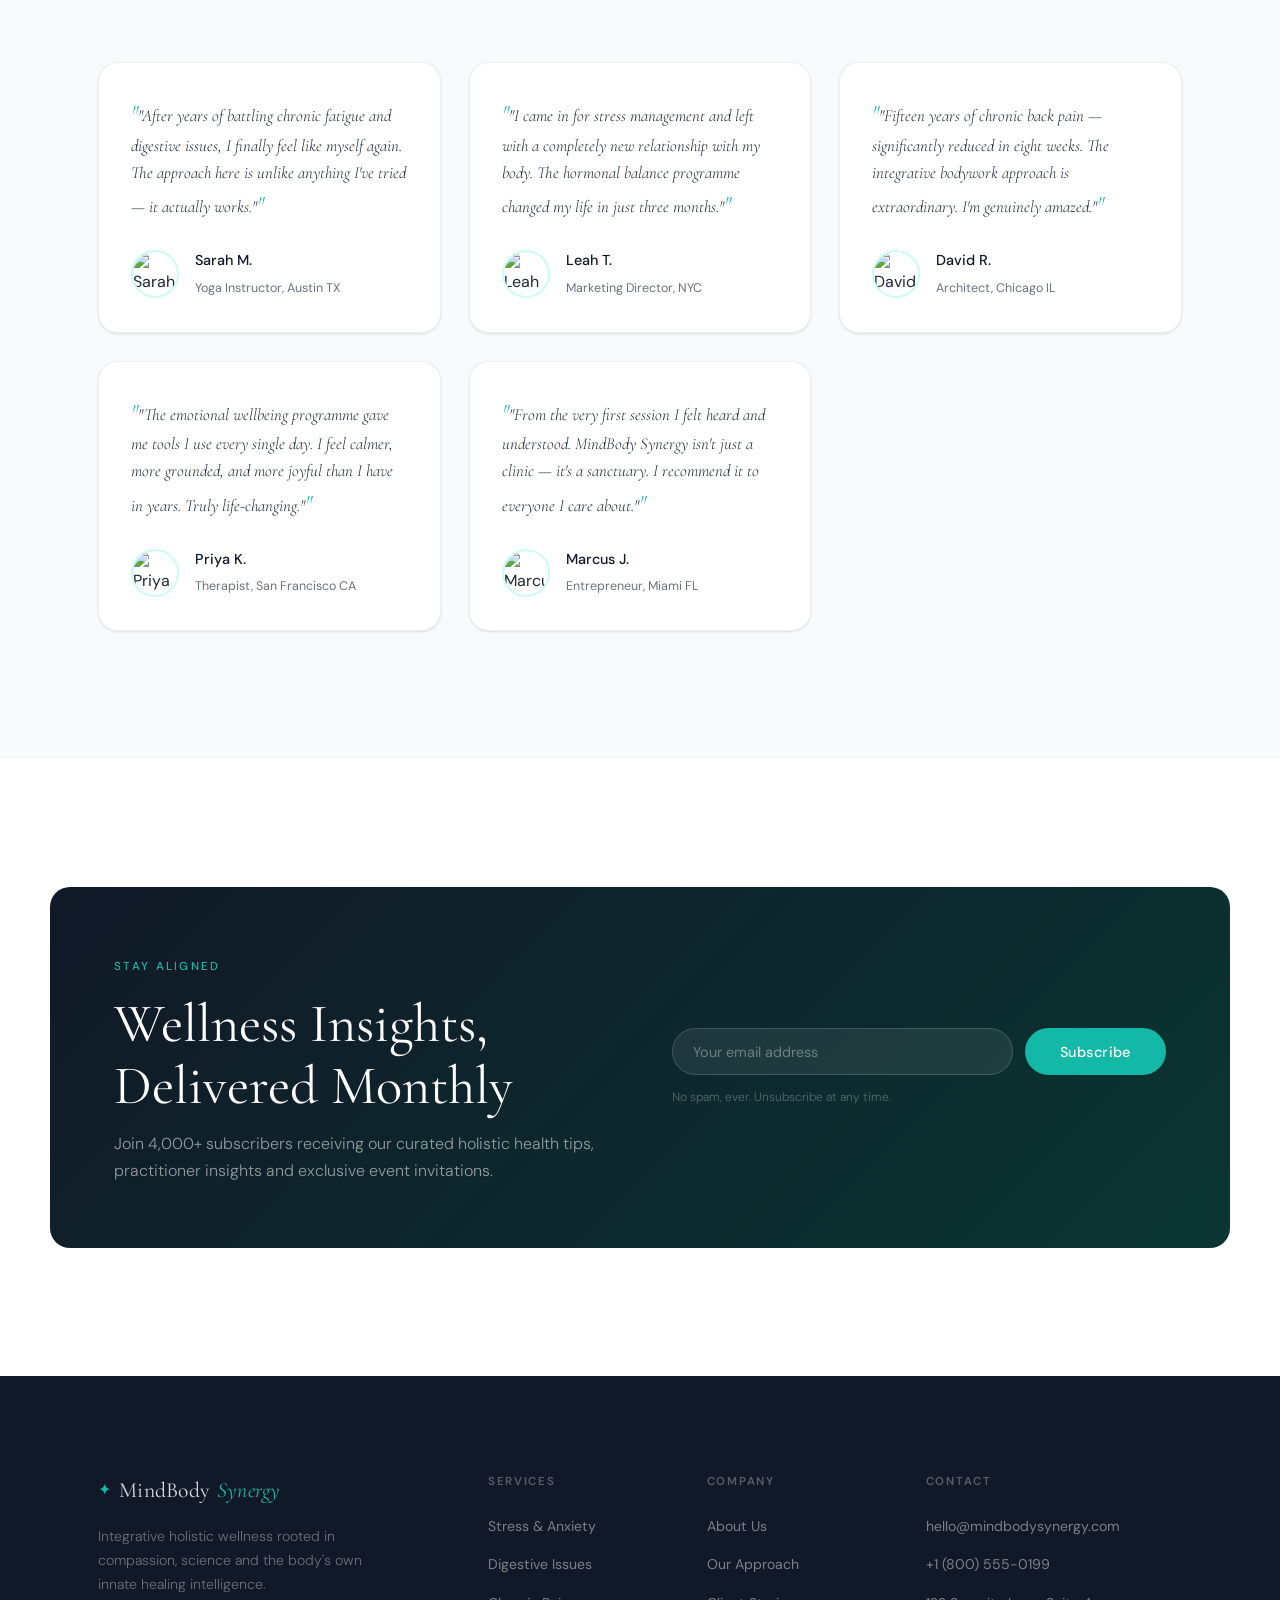
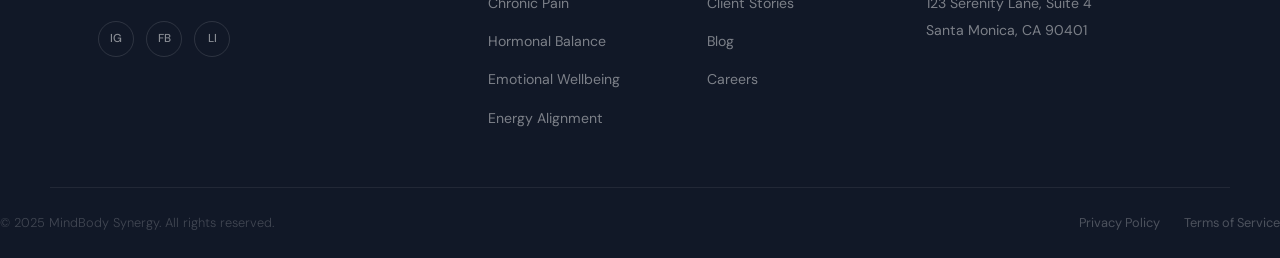
==== commit 7c7c1c0b: "updates" ====
--- a/index1.html
+++ b/index1.html
@@ -23,14 +23,10 @@
       </button>
       <ul class="nav-links" id="nav-links">
         <li><a href="#about">About</a></li>
-        <li><a href="#kinesiology">What is Kinesiology?</a></li>
-        <li><a href="#about">About</a></li>
-        <li><a href="#treatments">Treatments</a></li>
-        <li><a href="#faq">FAQ's</a></li>
-        <li><a href="#shop">SHOP</a></li>
-        <li><a href="#blog">Blog</a></li>
-        <li><a href="#supplements">SUPPLEMENTS</a></li>
-        <li><a href="#contact" class="nav-cta">Contact</a></li>
+        <li><a href="#services">Services</a></li>
+        <li><a href="#features">Why Us</a></li>
+        <li><a href="#testimonials">Stories</a></li>
+        <li><a href="#contact" class="nav-cta">Book Now</a></li>
       </ul>
     </div>
   </nav>
@@ -40,151 +36,346 @@
     <div class="hero-bg">
       <img
         src="https://images.unsplash.com/photo-1545389336-cf090694435e?w=1800&q=85&auto=format&fit=crop"
-        alt="Stacked stones balanced against a clear sky"
+        alt="Woman meditating in a serene outdoor setting"
         class="hero-img"
         loading="eager"
       />
       <div class="hero-overlay"></div>
     </div>
-
     <div class="hero-content fade-up">
-      <span class="eyebrow">Holistic Wellbeing · Mind · Body · Spirit</span>
-
-      <h1>MindBody-Synergy</h1>
-
-      <p>
-        Discover how to optimise your holistic wellbeing by using kinesiology techniques to enhance both your mental and physical health.
-      </p>
-
+      <span class="eyebrow">Holistic Healing · Mind · Body · Spirit</span>
+      <h1>Restore Your <em>Natural</em><br/>Equilibrium</h1>
+      <p>Personalised wellness programmes that address the root causes of imbalance — guiding you back to vibrant, lasting health.</p>
       <div class="hero-actions">
         <a href="#contact" class="btn btn-primary">Book a Consultation</a>
-        <a href="#services" class="btn btn-ghost">Explore Treatments</a>
-      </div>
-    </div>
-
+        <a href="#services" class="btn btn-ghost">Explore Services</a>
+      </div>
+    </div>
     <div class="hero-scroll-hint">
       <span>Scroll</span>
       <div class="scroll-line"></div>
     </div>
   </section>
 
-  <!-- ====== INTRO ====== -->
+  <!-- ====== MARQUEE STRIP ====== -->
+  <div class="marquee-strip">
+    <div class="marquee-track">
+      <span>Stress Relief</span><span>✦</span>
+      <span>Digestive Wellness</span><span>✦</span>
+      <span>Chronic Pain Relief</span><span>✦</span>
+      <span>Hormonal Balance</span><span>✦</span>
+      <span>Emotional Wellbeing</span><span>✦</span>
+      <span>Energy Alignment</span><span>✦</span>
+      <span>Stress Relief</span><span>✦</span>
+      <span>Digestive Wellness</span><span>✦</span>
+      <span>Chronic Pain Relief</span><span>✦</span>
+      <span>Hormonal Balance</span><span>✦</span>
+      <span>Emotional Wellbeing</span><span>✦</span>
+      <span>Energy Alignment</span><span>✦</span>
+    </div>
+  </div>
+
+  <!-- ====== ABOUT ====== -->
   <section class="about section-pad" id="about">
-    <div class="container">
-
-      <h2>Hello</h2>
-      <h3>MindBody-Synergy (MBS)</h3>
-
-      <p>
-        Welcome to MindBody-Synergy, where we offer a truly holistic wellbeing approach to enhancing your mental and physical health.
-        Utilizing clinically proven kinesiology techniques, we systematically work to restore synergy across the four realms of health:
-        mind, body, biochemical, and energetic.
-      </p>
-
-    </div>
-  </section>
-
-  <!-- ====== TREATMENTS ====== -->
+    <div class="container about-grid">
+      <div class="about-img-wrap fade-left">
+        <img
+          src="https://images.unsplash.com/photo-1512290923902-8a9f81dc236c?w=900&q=85&auto=format&fit=crop"
+          alt="Holistic wellness practitioner in a calming studio"
+          loading="lazy"
+        />
+        <div class="about-badge">
+          <strong>12+</strong>
+          <span>Years of Holistic Practice</span>
+        </div>
+      </div>
+      <div class="about-text fade-right">
+        <span class="eyebrow">Our Philosophy</span>
+        <h2>Healing Is a <em>Journey</em>,<br/>Not a Destination</h2>
+        <p class="lead">At MindBody Synergy, we believe the body holds its own innate wisdom. Our role is to create the conditions for that wisdom to flourish.</p>
+        <p>We integrate evidence-informed holistic modalities with deep compassion, offering each client a tailored pathway toward sustainable wellbeing. Every session begins with listening — truly listening — to you.</p>
+        <div class="about-stats">
+          <div class="stat"><strong>2,400+</strong><span>Clients Served</span></div>
+          <div class="stat"><strong>98%</strong><span>Satisfaction Rate</span></div>
+          <div class="stat"><strong>6</strong><span>Specialisms</span></div>
+        </div>
+        <a href="#contact" class="btn btn-primary">Meet the Team</a>
+      </div>
+    </div>
+  </section>
+
+  <!-- ====== SERVICES ====== -->
   <section class="services section-pad" id="services">
     <div class="container">
-
-      <h2>Here are just some of the things kinesiology can help with..</h2>
-
-      <div>
-        <h3>Chronic Disease Management</h3>
-        <p>Fibromyalgia, chronic fatigue syndrome (CFS/ME), autoimmune conditions like Hashimoto’s and rheumatoid arthritis, type 2 diabetes, and long COVID.</p>
-      </div>
-
-      <div>
-        <h3>Digestion & Food Testing</h3>
-        <p>IBS, bloating, acid reflux, food intolerances, constipation, diarrhoea.</p>
-      </div>
-
-      <div>
-        <h3>Stress & Anxiety Reduction</h3>
-        <p>GAD, panic attacks, insomnia, burnout, nervous system dysregulation.</p>
-      </div>
-
-      <div>
-        <h3>Aches & Pains</h3>
-        <p>Back and neck pain, migraines, RSI, muscle imbalances, posture issues.</p>
-      </div>
-
-      <div>
-        <h3>Hormonal Imbalances</h3>
-        <p>PMS, menopause, thyroid issues, fertility challenges, adrenal fatigue.</p>
-      </div>
-
-      <div>
-        <h3>Emotional & Behavioural Issues</h3>
-        <p>Mood swings, trauma, grief, ADHD symptoms, low self-esteem, emotional eating.</p>
-      </div>
-
-    </div>
-  </section>
-
-  <!-- ====== CTA ====== -->
+      <div class="section-head fade-up">
+        <span class="eyebrow">What We Offer</span>
+        <h2>Six Pathways to <em>Wholeness</em></h2>
+        <p>Each programme is uniquely crafted to address your individual needs, combining time-honoured techniques with modern therapeutic insight.</p>
+      </div>
+      <div class="services-grid">
+
+        <article class="service-card fade-up" style="--d:0s">
+          <div class="card-img">
+            <img src="https://images.unsplash.com/photo-1506126613408-eca07ce68773?w=700&q=80&auto=format&fit=crop" alt="Calm meditation for stress and anxiety relief" loading="lazy" />
+          </div>
+          <div class="card-body">
+            <div class="card-icon">🌊</div>
+            <h3>Stress &amp; Anxiety</h3>
+            <p>Guided breathwork, somatic release and nervous system regulation techniques to restore inner calm and resilience.</p>
+            <a href="#contact" class="card-link">Learn More →</a>
+          </div>
+        </article>
+
+        <article class="service-card fade-up" style="--d:.1s">
+          <div class="card-img">
+            <img src="https://images.unsplash.com/photo-1490645935967-10de6ba17061?w=700&q=80&auto=format&fit=crop" alt="Healthy nourishing food for digestive wellness" loading="lazy" />
+          </div>
+          <div class="card-body">
+            <div class="card-icon">🌿</div>
+            <h3>Digestive Issues</h3>
+            <p>Nutritional therapy and gut-health protocols to rebalance your microbiome and relieve chronic digestive discomfort.</p>
+            <a href="#contact" class="card-link">Learn More →</a>
+          </div>
+        </article>
+
+        <article class="service-card fade-up" style="--d:.2s">
+          <div class="card-img">
+            <img src="https://images.unsplash.com/photo-1544367567-0f2fcb009e0b?w=700&q=80&auto=format&fit=crop" alt="Gentle yoga for chronic pain management" loading="lazy" />
+          </div>
+          <div class="card-body">
+            <div class="card-icon">🔥</div>
+            <h3>Chronic Pain</h3>
+            <p>Integrative bodywork, movement therapy and lifestyle strategies to reduce inflammation and restore freedom of movement.</p>
+            <a href="#contact" class="card-link">Learn More →</a>
+          </div>
+        </article>
+
+        <article class="service-card fade-up" style="--d:.3s">
+          <div class="card-img">
+            <img src="https://images.unsplash.com/photo-1531747118685-ca8fa6e08806?w=700&q=80&auto=format&fit=crop" alt="Woman in balance representing hormonal health" loading="lazy" />
+          </div>
+          <div class="card-body">
+            <div class="card-icon">☯️</div>
+            <h3>Hormonal Balance</h3>
+            <p>Functional testing and targeted protocols to harmonise your endocrine system, addressing root causes not just symptoms.</p>
+            <a href="#contact" class="card-link">Learn More →</a>
+          </div>
+        </article>
+
+        <article class="service-card fade-up" style="--d:.4s">
+          <div class="card-img">
+            <img src="https://images.unsplash.com/photo-1499209974431-9dddcece7f88?w=700&q=80&auto=format&fit=crop" alt="Person in peaceful contemplation for emotional wellbeing" loading="lazy" />
+          </div>
+          <div class="card-body">
+            <div class="card-icon">💛</div>
+            <h3>Emotional Wellbeing</h3>
+            <p>Mindfulness-based therapy and emotional integration practices to process unresolved patterns and cultivate inner peace.</p>
+            <a href="#contact" class="card-link">Learn More →</a>
+          </div>
+        </article>
+
+        <article class="service-card fade-up" style="--d:.5s">
+          <div class="card-img">
+            <img src="https://images.unsplash.com/photo-1518611012118-696072aa579a?w=700&q=80&auto=format&fit=crop" alt="Energy healing and alignment session" loading="lazy" />
+          </div>
+          <div class="card-body">
+            <div class="card-icon">⚡</div>
+            <h3>Energy Alignment</h3>
+            <p>Biofield therapies and meridian-based techniques to clear energetic blockages and reawaken your vital life force.</p>
+            <a href="#contact" class="card-link">Learn More →</a>
+          </div>
+        </article>
+
+      </div>
+    </div>
+  </section>
+
+  <!-- ====== FEATURES ====== -->
+  <section class="features section-pad" id="features">
+    <div class="container">
+      <div class="section-head fade-up">
+        <span class="eyebrow">Why Choose Us</span>
+        <h2>A Different Kind of <em>Care</em></h2>
+      </div>
+      <div class="features-grid">
+        <div class="feature fade-up" style="--d:0s">
+          <div class="feature-icon">◎</div>
+          <h4>Root-Cause Focus</h4>
+          <p>We never mask symptoms. Every protocol targets the underlying imbalance, delivering lasting transformation.</p>
+        </div>
+        <div class="feature fade-up" style="--d:.1s">
+          <div class="feature-icon">◈</div>
+          <h4>Fully Personalised</h4>
+          <p>No two journeys are the same. Your programme is built around your unique physiology, history and goals.</p>
+        </div>
+        <div class="feature fade-up" style="--d:.2s">
+          <div class="feature-icon">◇</div>
+          <h4>Evidence-Informed</h4>
+          <p>Ancient wisdom meets modern research. Our methods are selected based on clinical outcomes and practitioner expertise.</p>
+        </div>
+        <div class="feature fade-up" style="--d:.3s">
+          <div class="feature-icon">○</div>
+          <h4>Ongoing Support</h4>
+          <p>Your practitioner stays with you throughout, adapting your programme as you evolve and grow.</p>
+        </div>
+      </div>
+    </div>
+  </section>
+
+  <!-- ====== FULL-WIDTH CTA ====== -->
   <section class="cta-band" id="contact">
+    <img
+      src="https://images.unsplash.com/photo-1600618528240-fb9fc964b853?w=1800&q=85&auto=format&fit=crop"
+      alt="Peaceful zen garden representing balance and tranquility"
+      class="cta-bg-img"
+      loading="lazy"
+    />
+    <div class="cta-overlay"></div>
+    <div class="cta-content fade-up">
+      <span class="eyebrow eyebrow-light">Begin Today</span>
+      <h2>Your Wellness Journey<br/>Starts with One <em>Step</em></h2>
+      <p>Book a complimentary 20-minute discovery call and find out how MindBody Synergy can support your path to lasting health.</p>
+      <a href="mailto:hello@mindbodysynergy.com" class="btn btn-white">Book a Free Consultation</a>
+    </div>
+  </section>
+
+  <!-- ====== TESTIMONIALS ====== -->
+  <section class="testimonials section-pad" id="testimonials">
     <div class="container">
-
-      <h2>To find out HOW kinesiology can help you</h2>
-      <p>Book a free no obligation consultation today!</p>
-
-      <a href="#" class="btn btn-primary">Schedule Your Free Consultation</a>
-
-      <p>10% off for all new clients until the end of November 2025. Don't miss out!</p>
-
-      <a href="#" class="btn btn-ghost">Book Now</a>
-
-    </div>
-  </section>
-
-  <!-- ====== QUOTE ====== -->
-  <section>
-    <div class="container">
-      <p>
-        Your body holds deep wisdom.
-        Trust in it.
-        Learn from it.
-        Nourish it.
-        Watch your life transform and be healthy.
-      </p>
-
-      <strong>Bella Bleue</strong>
+      <div class="section-head fade-up">
+        <span class="eyebrow">Client Stories</span>
+        <h2>Transformed <em>Lives</em></h2>
+      </div>
+      <div class="testimonials-grid">
+
+        <blockquote class="testi-card fade-up" style="--d:0s">
+          <p>"After years of battling chronic fatigue and digestive issues, I finally feel like myself again. The approach here is unlike anything I've tried — it actually works."</p>
+          <footer>
+            <img src="https://images.unsplash.com/photo-1494790108377-be9c29b29330?w=120&q=80&auto=format&fit=crop&crop=face" alt="Sarah M., yoga instructor" loading="lazy" />
+            <div>
+              <strong>Sarah M.</strong>
+              <span>Yoga Instructor, Austin TX</span>
+            </div>
+          </footer>
+        </blockquote>
+
+        <blockquote class="testi-card fade-up" style="--d:.1s">
+          <p>"I came in for stress management and left with a completely new relationship with my body. The hormonal balance programme changed my life in just three months."</p>
+          <footer>
+            <img src="https://images.unsplash.com/photo-1438761681033-6461ffad8d80?w=120&q=80&auto=format&fit=crop&crop=face" alt="Leah T., marketing director" loading="lazy" />
+            <div>
+              <strong>Leah T.</strong>
+              <span>Marketing Director, NYC</span>
+            </div>
+          </footer>
+        </blockquote>
+
+        <blockquote class="testi-card fade-up" style="--d:.2s">
+          <p>"Fifteen years of chronic back pain — significantly reduced in eight weeks. The integrative bodywork approach is extraordinary. I'm genuinely amazed."</p>
+          <footer>
+            <img src="https://images.unsplash.com/photo-1500648767791-00dcc994a43e?w=120&q=80&auto=format&fit=crop&crop=face" alt="David R., architect" loading="lazy" />
+            <div>
+              <strong>David R.</strong>
+              <span>Architect, Chicago IL</span>
+            </div>
+          </footer>
+        </blockquote>
+
+        <blockquote class="testi-card fade-up" style="--d:.3s">
+          <p>"The emotional wellbeing programme gave me tools I use every single day. I feel calmer, more grounded, and more joyful than I have in years. Truly life-changing."</p>
+          <footer>
+            <img src="https://images.unsplash.com/photo-1489424731084-a5d8b219a5bb?w=120&q=80&auto=format&fit=crop&crop=face" alt="Priya K., therapist" loading="lazy" />
+            <div>
+              <strong>Priya K.</strong>
+              <span>Therapist, San Francisco CA</span>
+            </div>
+          </footer>
+        </blockquote>
+
+        <blockquote class="testi-card fade-up" style="--d:.4s">
+          <p>"From the very first session I felt heard and understood. MindBody Synergy isn't just a clinic — it's a sanctuary. I recommend it to everyone I care about."</p>
+          <footer>
+            <img src="https://images.unsplash.com/photo-1472099645785-5658abf4ff4e?w=120&q=80&auto=format&fit=crop&crop=face" alt="Marcus J., entrepreneur" loading="lazy" />
+            <div>
+              <strong>Marcus J.</strong>
+              <span>Entrepreneur, Miami FL</span>
+            </div>
+          </footer>
+        </blockquote>
+
+      </div>
     </div>
   </section>
 
   <!-- ====== SUBSCRIBE ====== -->
   <section class="subscribe section-pad">
-    <div class="container">
-
-      <h2>Subscribe</h2>
-
-      <p>
-        Sign up to explore and receive regular informative health posts and offers focused on holistic wellbeing and kinesiology techniques.
-      </p>
-
-      <input type="email" placeholder="Email" />
-      <button>Register</button>
-
+    <div class="container subscribe-inner fade-up">
+      <div class="subscribe-text">
+        <span class="eyebrow">Stay Aligned</span>
+        <h2>Wellness Insights,<br/>Delivered Monthly</h2>
+        <p>Join 4,000+ subscribers receiving our curated holistic health tips, practitioner insights and exclusive event invitations.</p>
+      </div>
+      <form class="subscribe-form" onsubmit="handleSubscribe(event)">
+        <div class="subscribe-fields">
+          <input type="email" placeholder="Your email address" aria-label="Email address" required />
+          <button type="submit" class="btn btn-primary">Subscribe</button>
+        </div>
+        <p class="form-note">No spam, ever. Unsubscribe at any time.</p>
+      </form>
     </div>
   </section>
 
   <!-- ====== FOOTER ====== -->
   <footer class="footer">
-    <div class="container">
-
-      <p>Copyright © 2025 Mind Body Synergy - All Rights Reserved.</p>
-
-      <p>
-        Home | What is Kinesiology? | About | Treatments | FAQ's | SHOP | Blog | SUPPLEMENTS | Contact
-      </p>
-
-      <p>This website uses cookies to analyze traffic and improve experience.</p>
-
-      <button>Decline</button>
-      <button>Accept</button>
-
+    <div class="container footer-grid">
+      <div class="footer-brand">
+        <a href="#" class="logo logo-light">
+          <span class="logo-mark">✦</span>
+          MindBody <em>Synergy</em>
+        </a>
+        <p>Integrative holistic wellness rooted in compassion, science and the body's own innate healing intelligence.</p>
+        <div class="social-links">
+          <a href="#" aria-label="Instagram">IG</a>
+          <a href="#" aria-label="Facebook">FB</a>
+          <a href="#" aria-label="LinkedIn">LI</a>
+        </div>
+      </div>
+      <div class="footer-col">
+        <h5>Services</h5>
+        <ul>
+          <li><a href="#services">Stress &amp; Anxiety</a></li>
+          <li><a href="#services">Digestive Issues</a></li>
+          <li><a href="#services">Chronic Pain</a></li>
+          <li><a href="#services">Hormonal Balance</a></li>
+          <li><a href="#services">Emotional Wellbeing</a></li>
+          <li><a href="#services">Energy Alignment</a></li>
+        </ul>
+      </div>
+      <div class="footer-col">
+        <h5>Company</h5>
+        <ul>
+          <li><a href="#about">About Us</a></li>
+          <li><a href="#features">Our Approach</a></li>
+          <li><a href="#testimonials">Client Stories</a></li>
+          <li><a href="#">Blog</a></li>
+          <li><a href="#">Careers</a></li>
+        </ul>
+      </div>
+      <div class="footer-col">
+        <h5>Contact</h5>
+        <ul>
+          <li><a href="mailto:hello@mindbodysynergy.com">hello@mindbodysynergy.com</a></li>
+          <li><a href="tel:+18005550199">+1 (800) 555-0199</a></li>
+          <li><span>123 Serenity Lane, Suite 4<br/>Santa Monica, CA 90401</span></li>
+        </ul>
+      </div>
+    </div>
+    <div class="footer-bottom">
+      <p>© 2025 MindBody Synergy. All rights reserved.</p>
+      <div class="footer-legal">
+        <a href="#">Privacy Policy</a>
+        <a href="#">Terms of Service</a>
+      </div>
     </div>
   </footer>
 
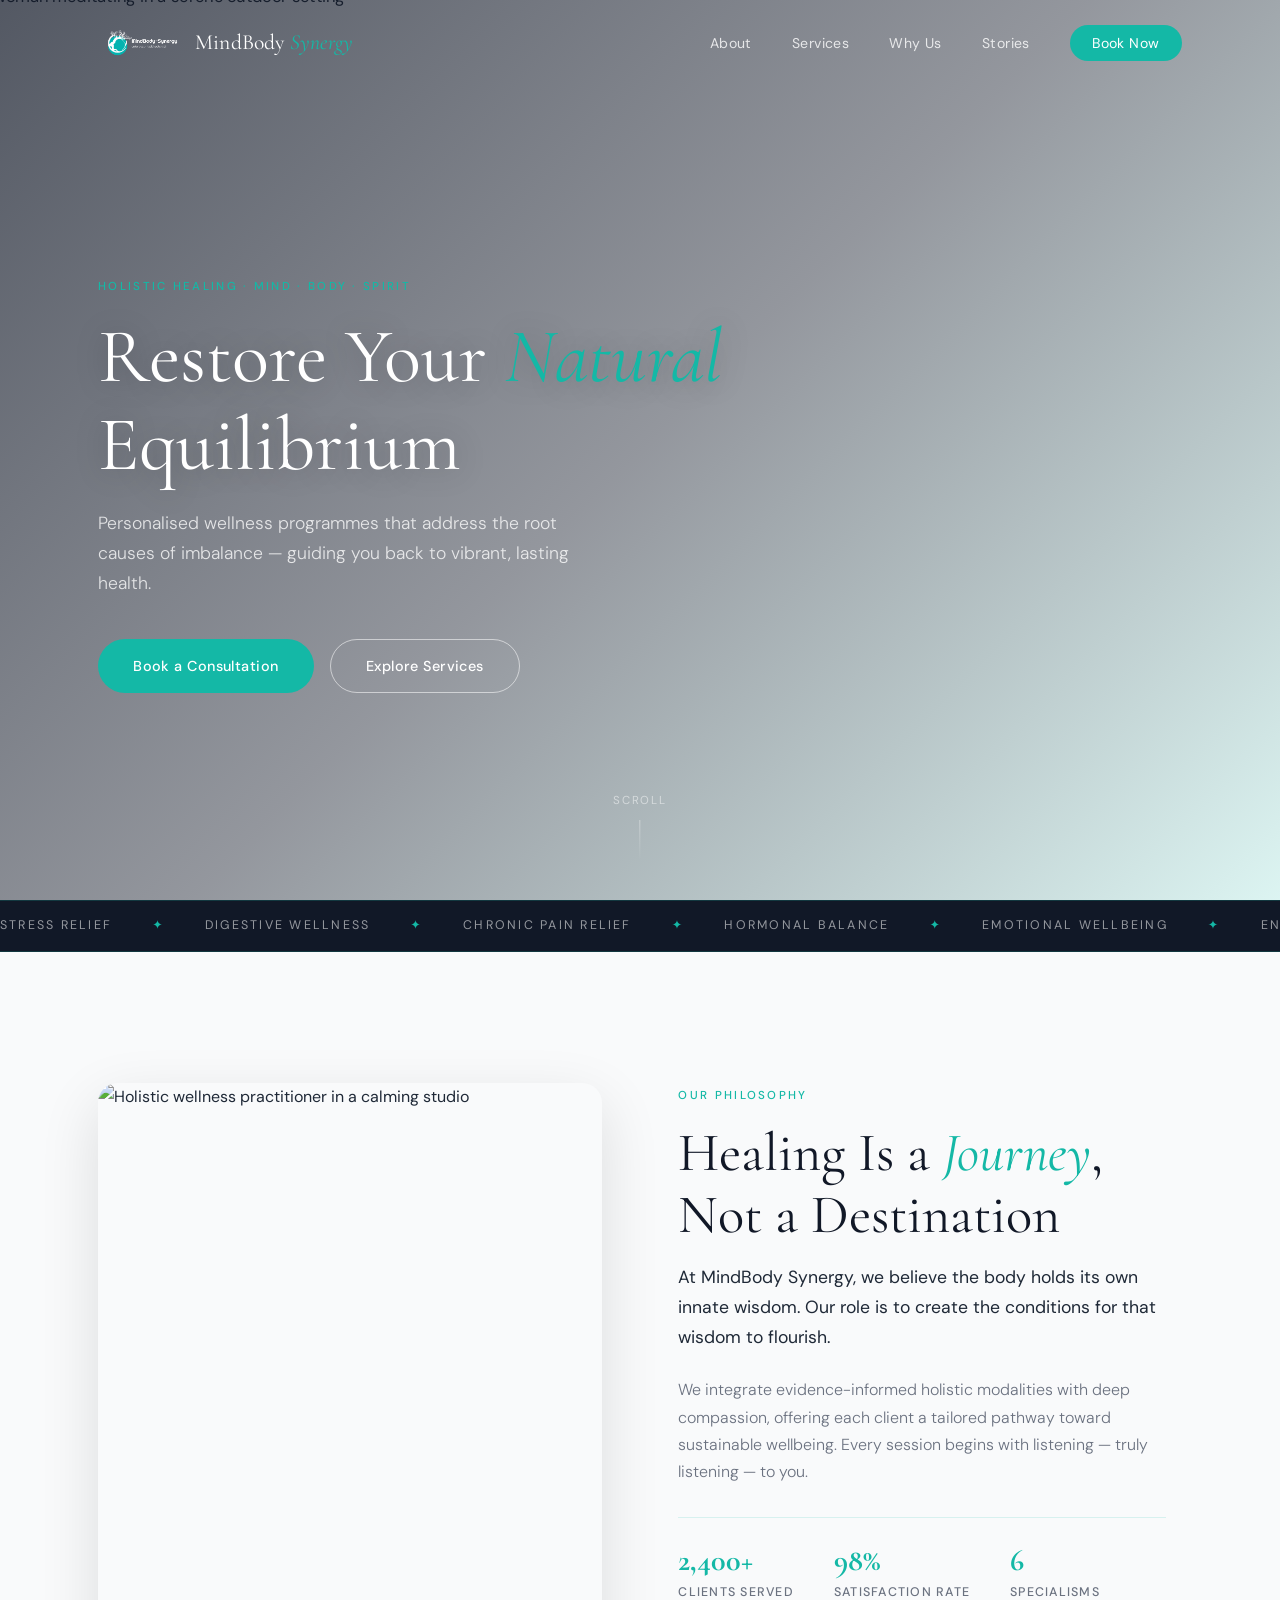
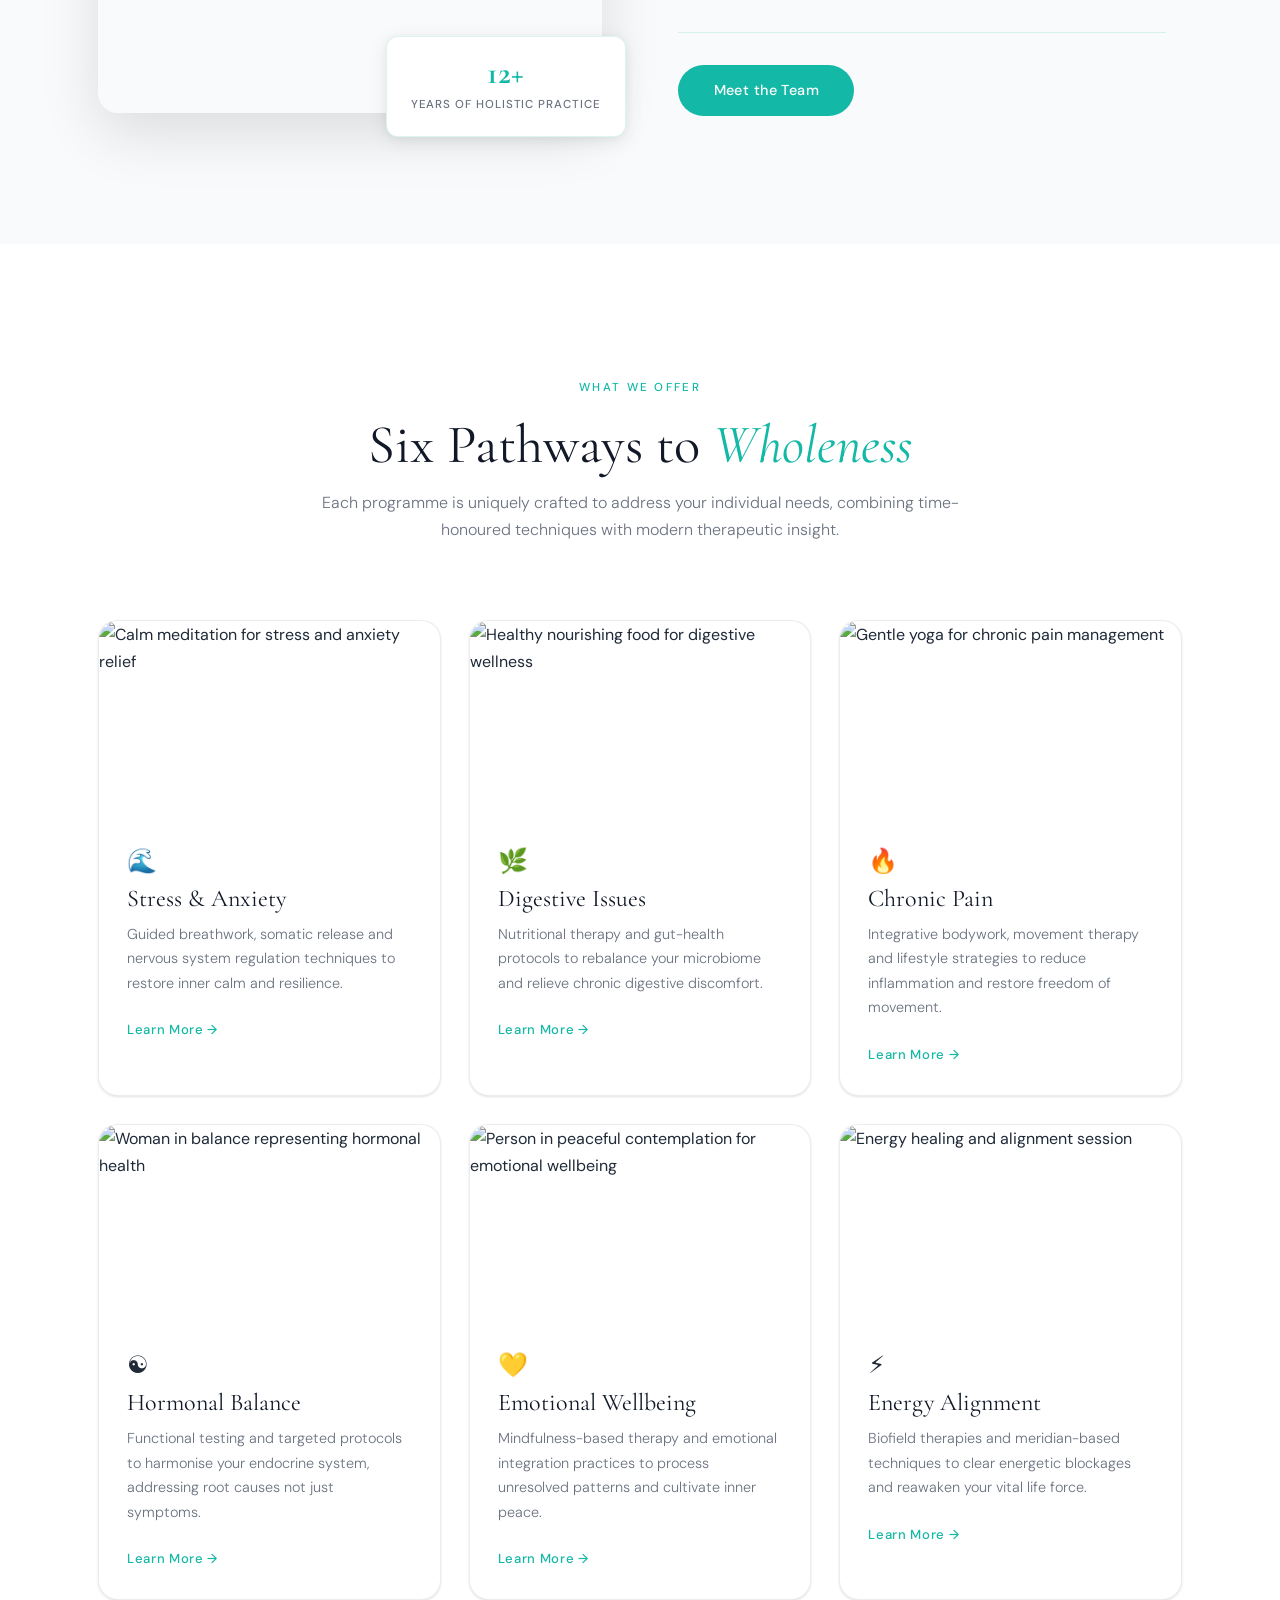
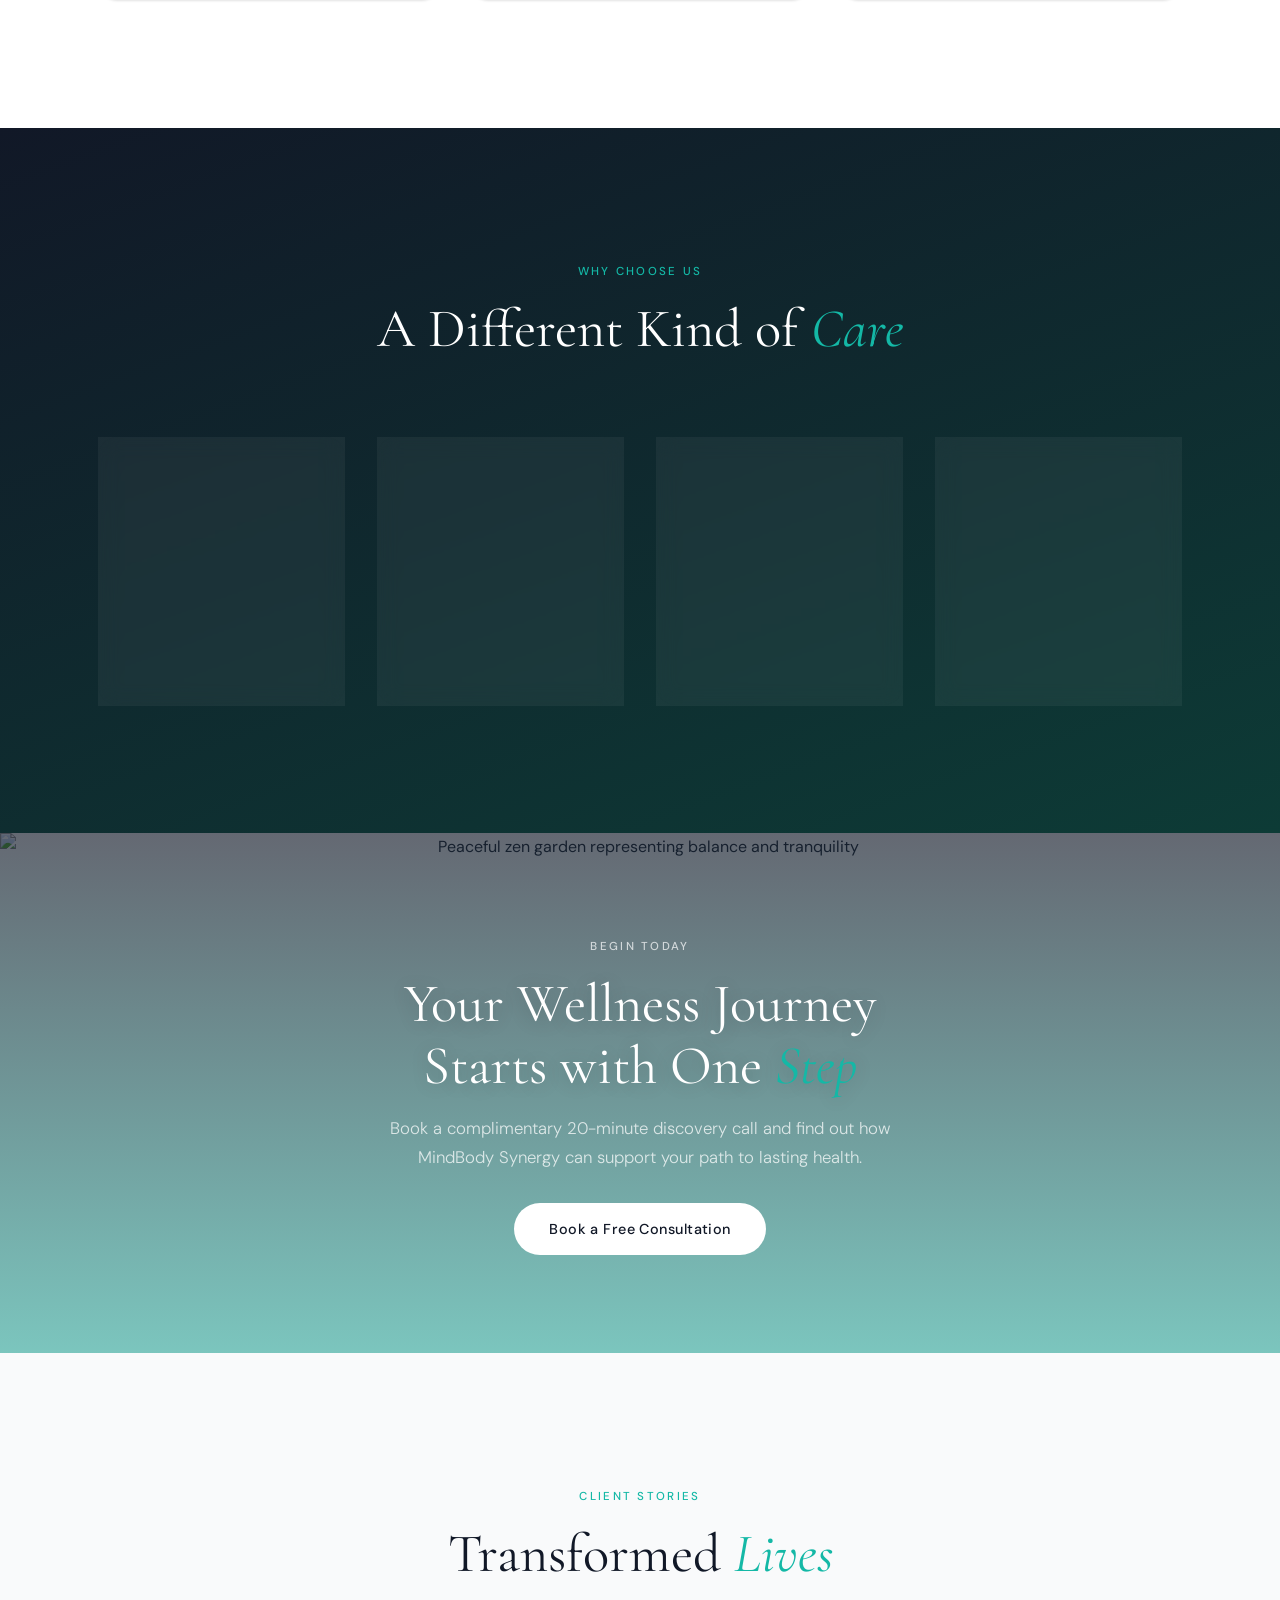
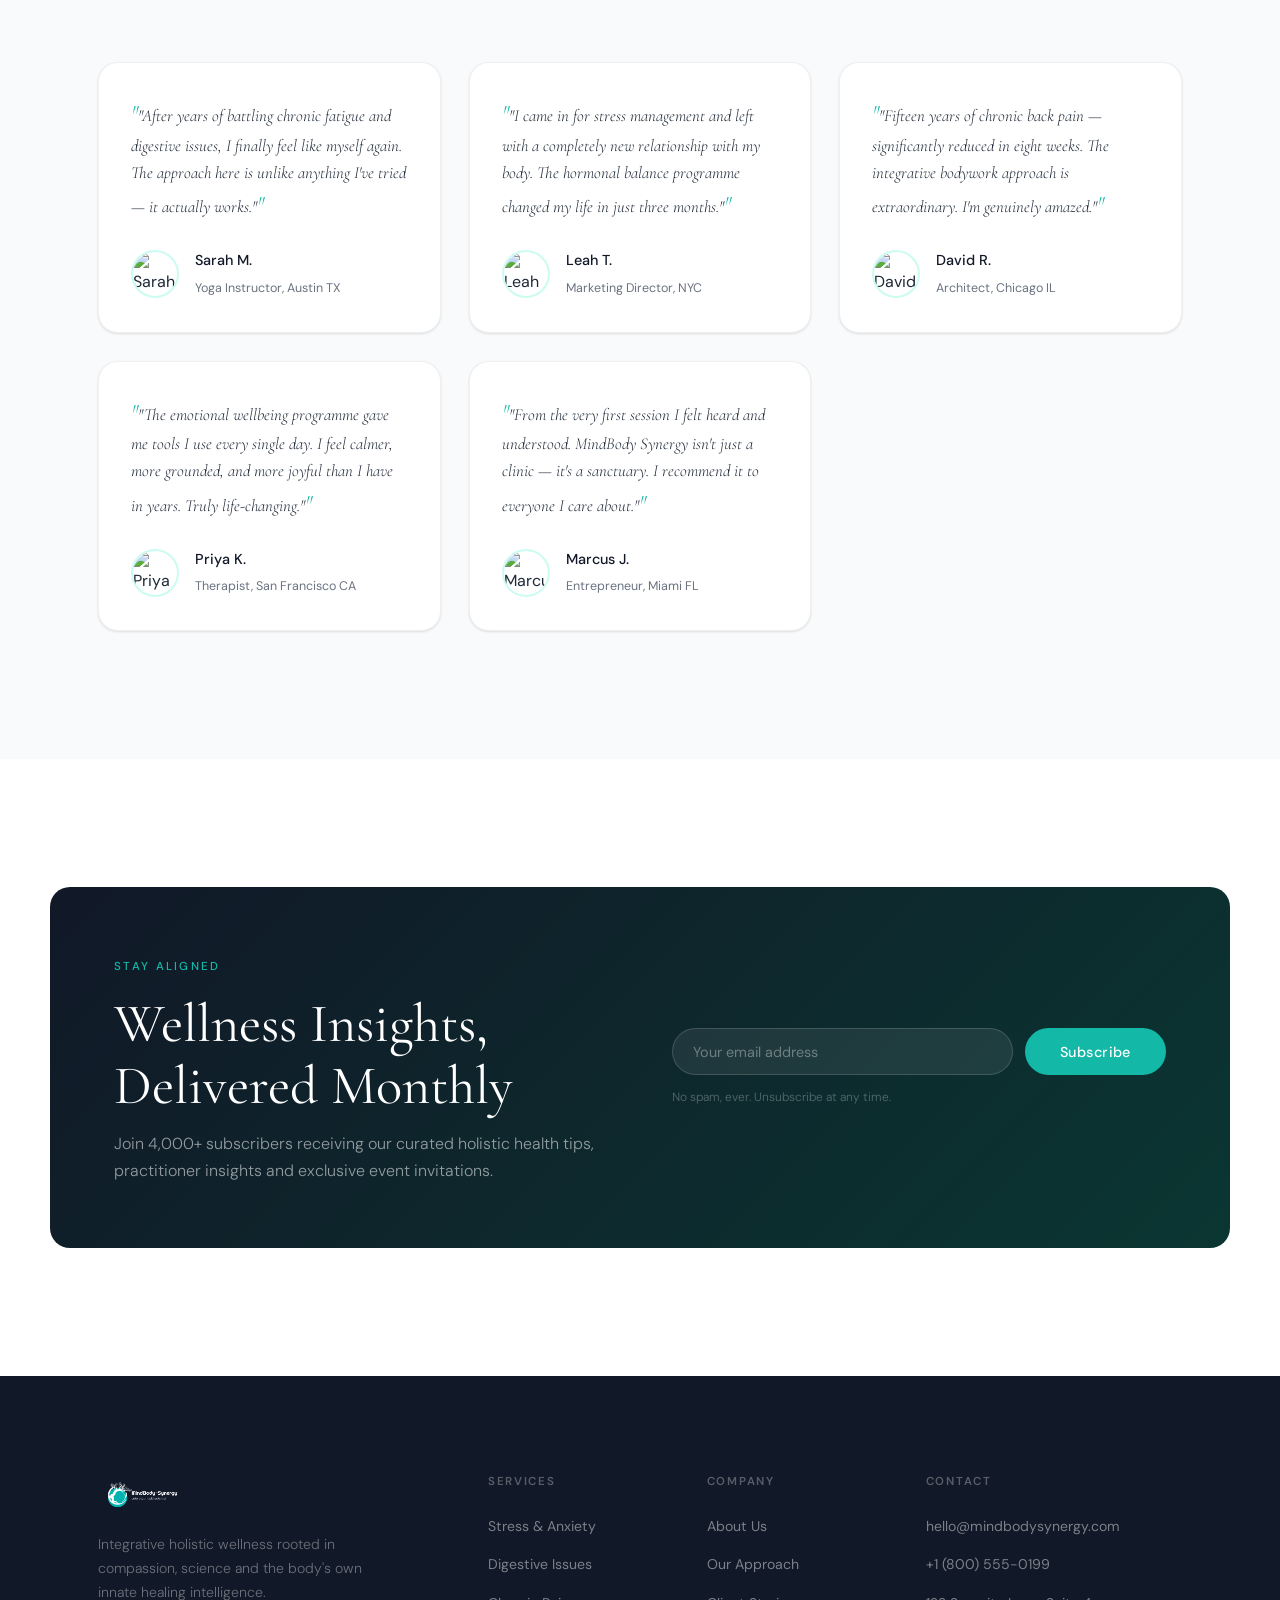
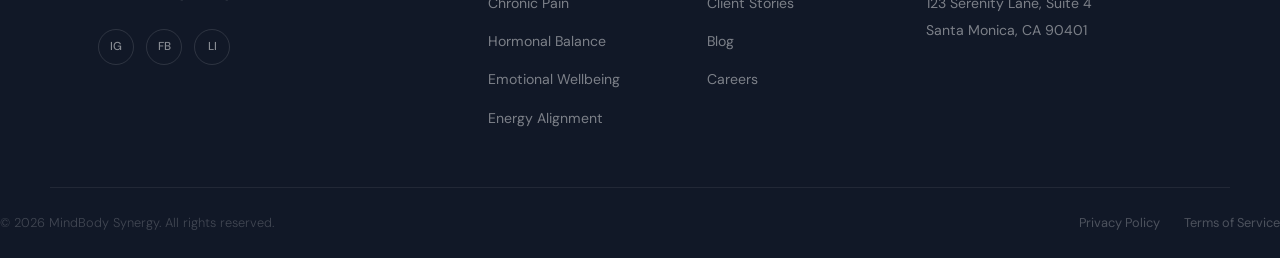
==== commit c322b70b: "sdfds" ====
--- a/index1.html
+++ b/index1.html
@@ -14,10 +14,10 @@
   <!-- ====== NAVBAR ====== -->
   <nav class="navbar" id="navbar">
     <div class="nav-inner">
-      <a href="#" class="logo">
-        <span class="logo-mark">✦</span>
-        MindBody <em>Synergy</em>
-      </a>
+       <a href="#" class="logo">
+        <img src="Transparent Logo.png" alt="MindBody Synergy Logo" class="logo-img" />
+        <span>MindBody <em>Synergy</em></span>
+       </a>
       <button class="hamburger" id="hamburger" aria-label="Toggle menu">
         <span></span><span></span><span></span>
       </button>
@@ -329,10 +329,7 @@
   <footer class="footer">
     <div class="container footer-grid">
       <div class="footer-brand">
-        <a href="#" class="logo logo-light">
-          <span class="logo-mark">✦</span>
-          MindBody <em>Synergy</em>
-        </a>
+        <img src="Transparent Logo.png" alt="MindBody Synergy Logo" class="logo-img" />
         <p>Integrative holistic wellness rooted in compassion, science and the body's own innate healing intelligence.</p>
         <div class="social-links">
           <a href="#" aria-label="Instagram">IG</a>
@@ -371,7 +368,7 @@
       </div>
     </div>
     <div class="footer-bottom">
-      <p>© 2025 MindBody Synergy. All rights reserved.</p>
+      <p>© 2026 MindBody Synergy. All rights reserved.</p>
       <div class="footer-legal">
         <a href="#">Privacy Policy</a>
         <a href="#">Terms of Service</a>
--- a/styles.css
+++ b/styles.css
@@ -28,7 +28,14 @@
   --container:   1180px;
   --transition:  0.35s cubic-bezier(0.4, 0, 0.2, 1);
 }
-
+.logo-img,
+.hero-logo,
+.footer-logo,
+.section-logo {
+  height: 45px;
+  width: auto;
+  object-fit: contain;
+}
 /* ── Reset & Base ─────────────────────────────────────────── */
 *, *::before, *::after { box-sizing: border-box; margin: 0; padding: 0; }
 
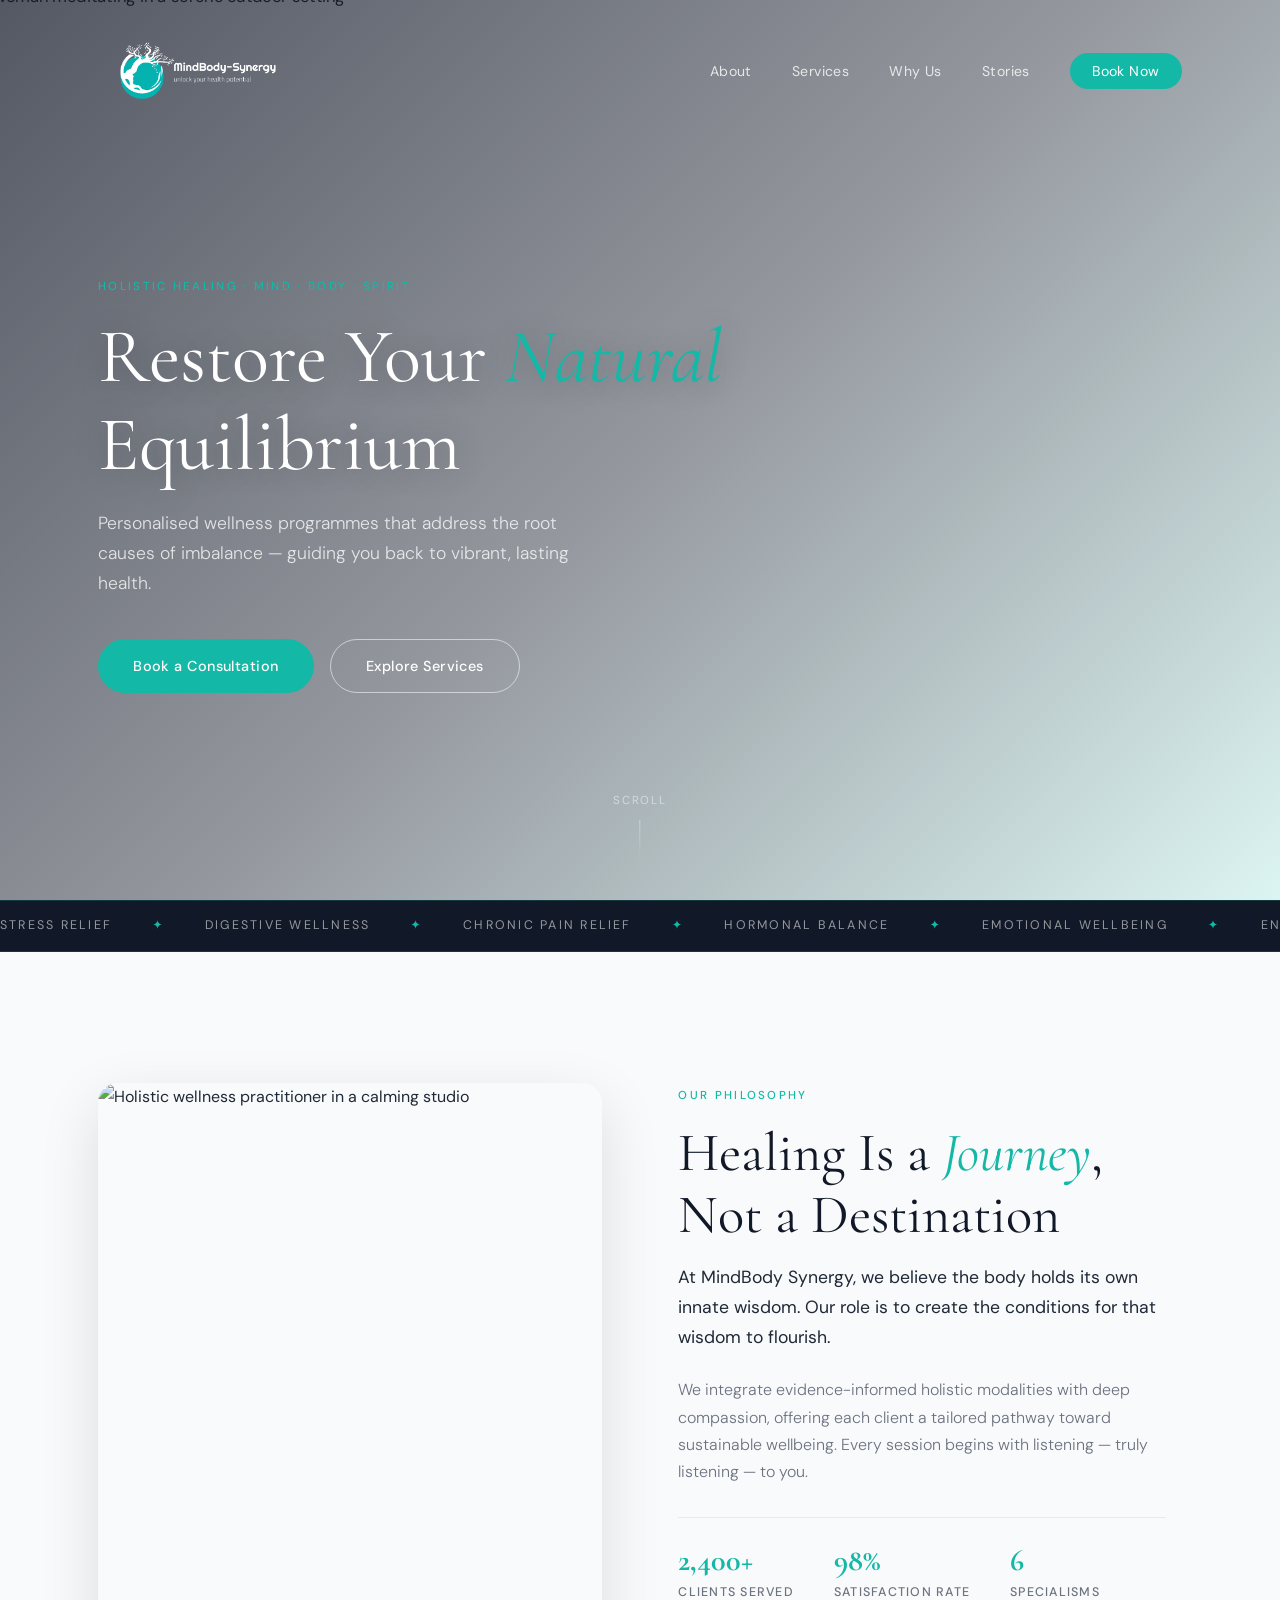
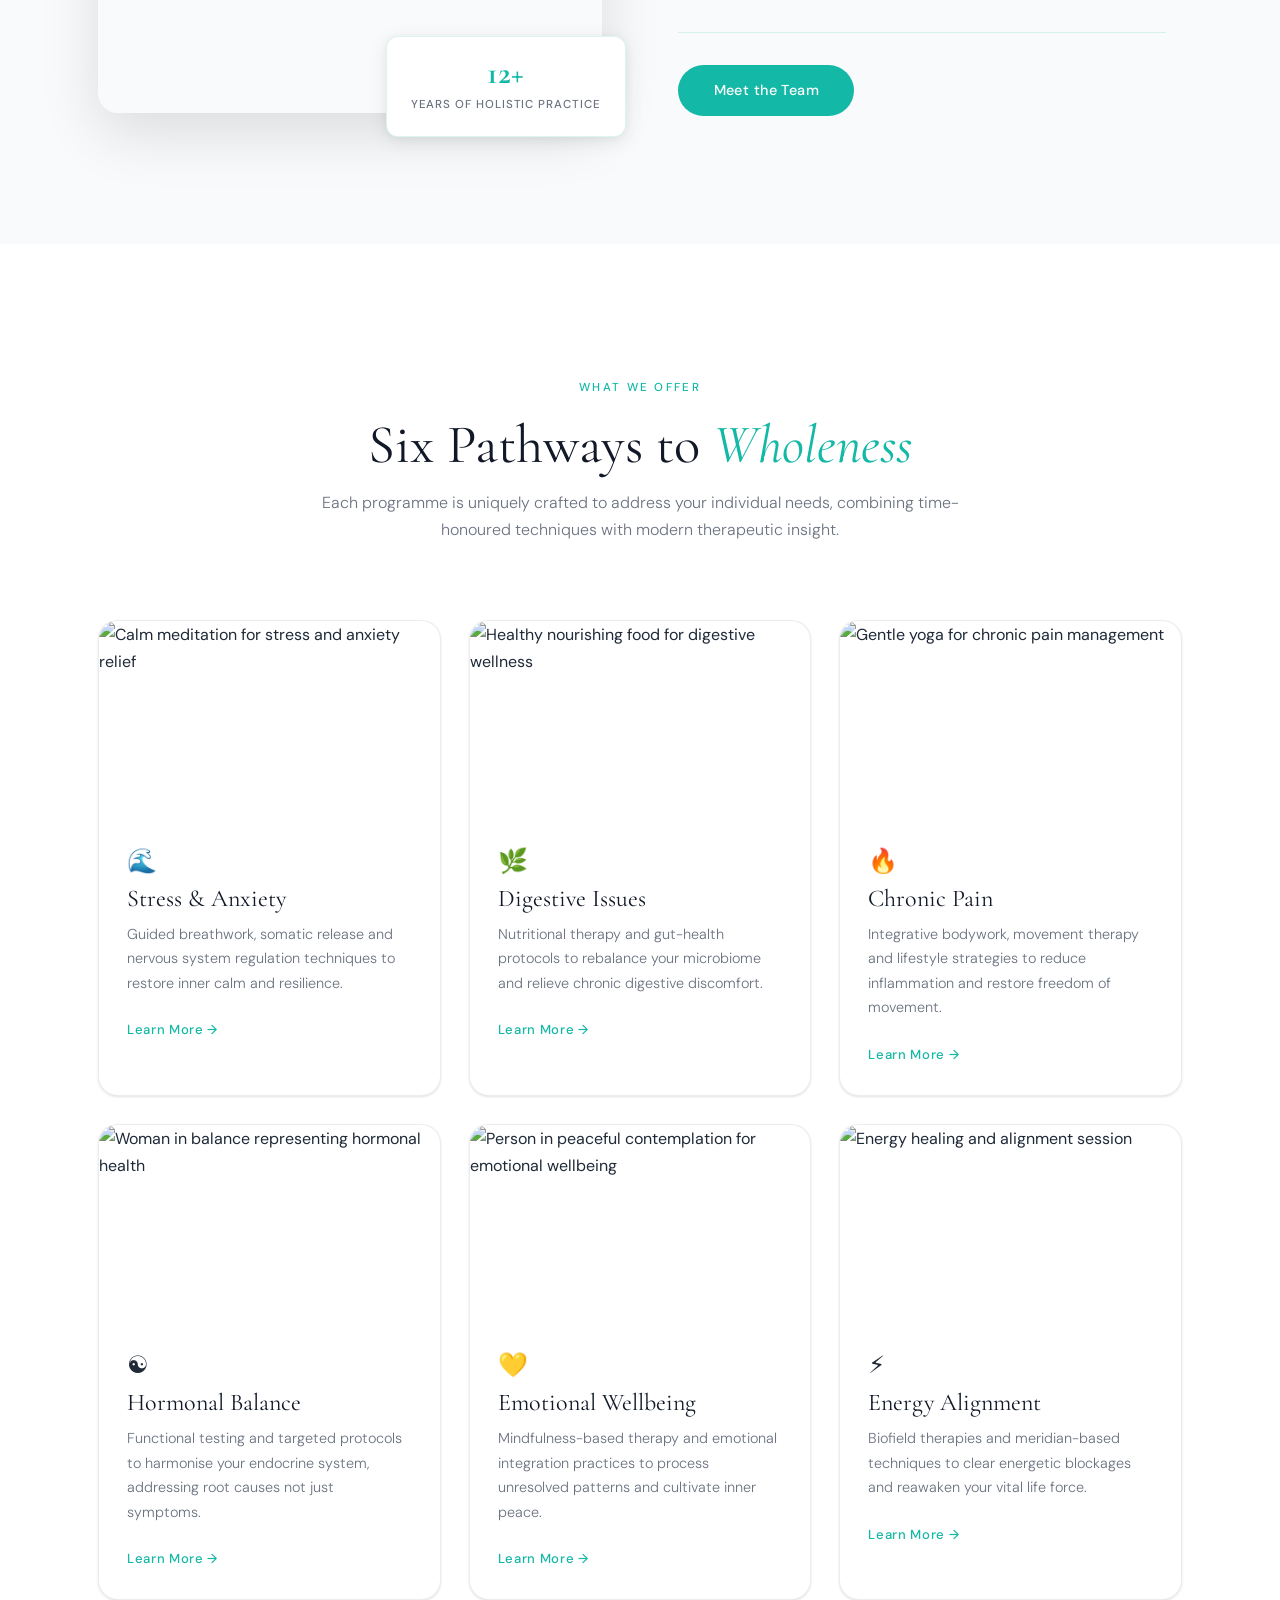
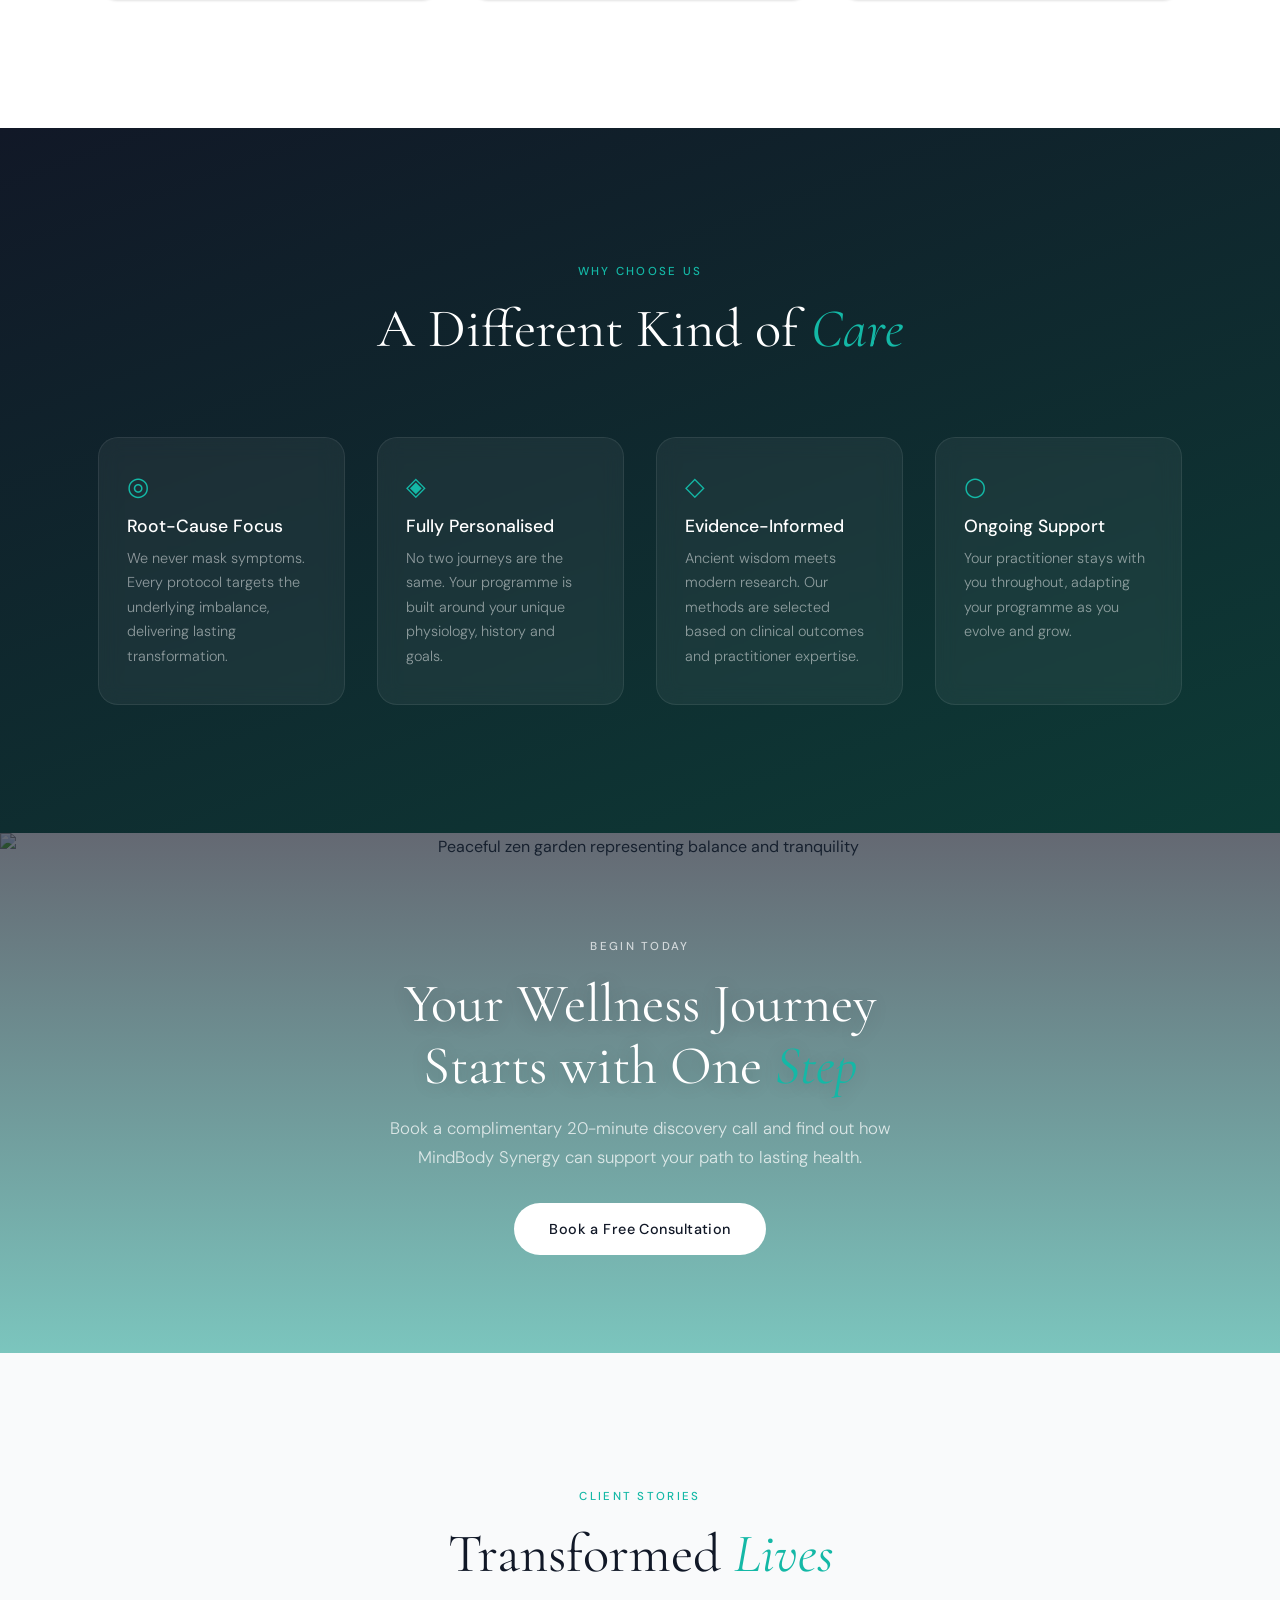
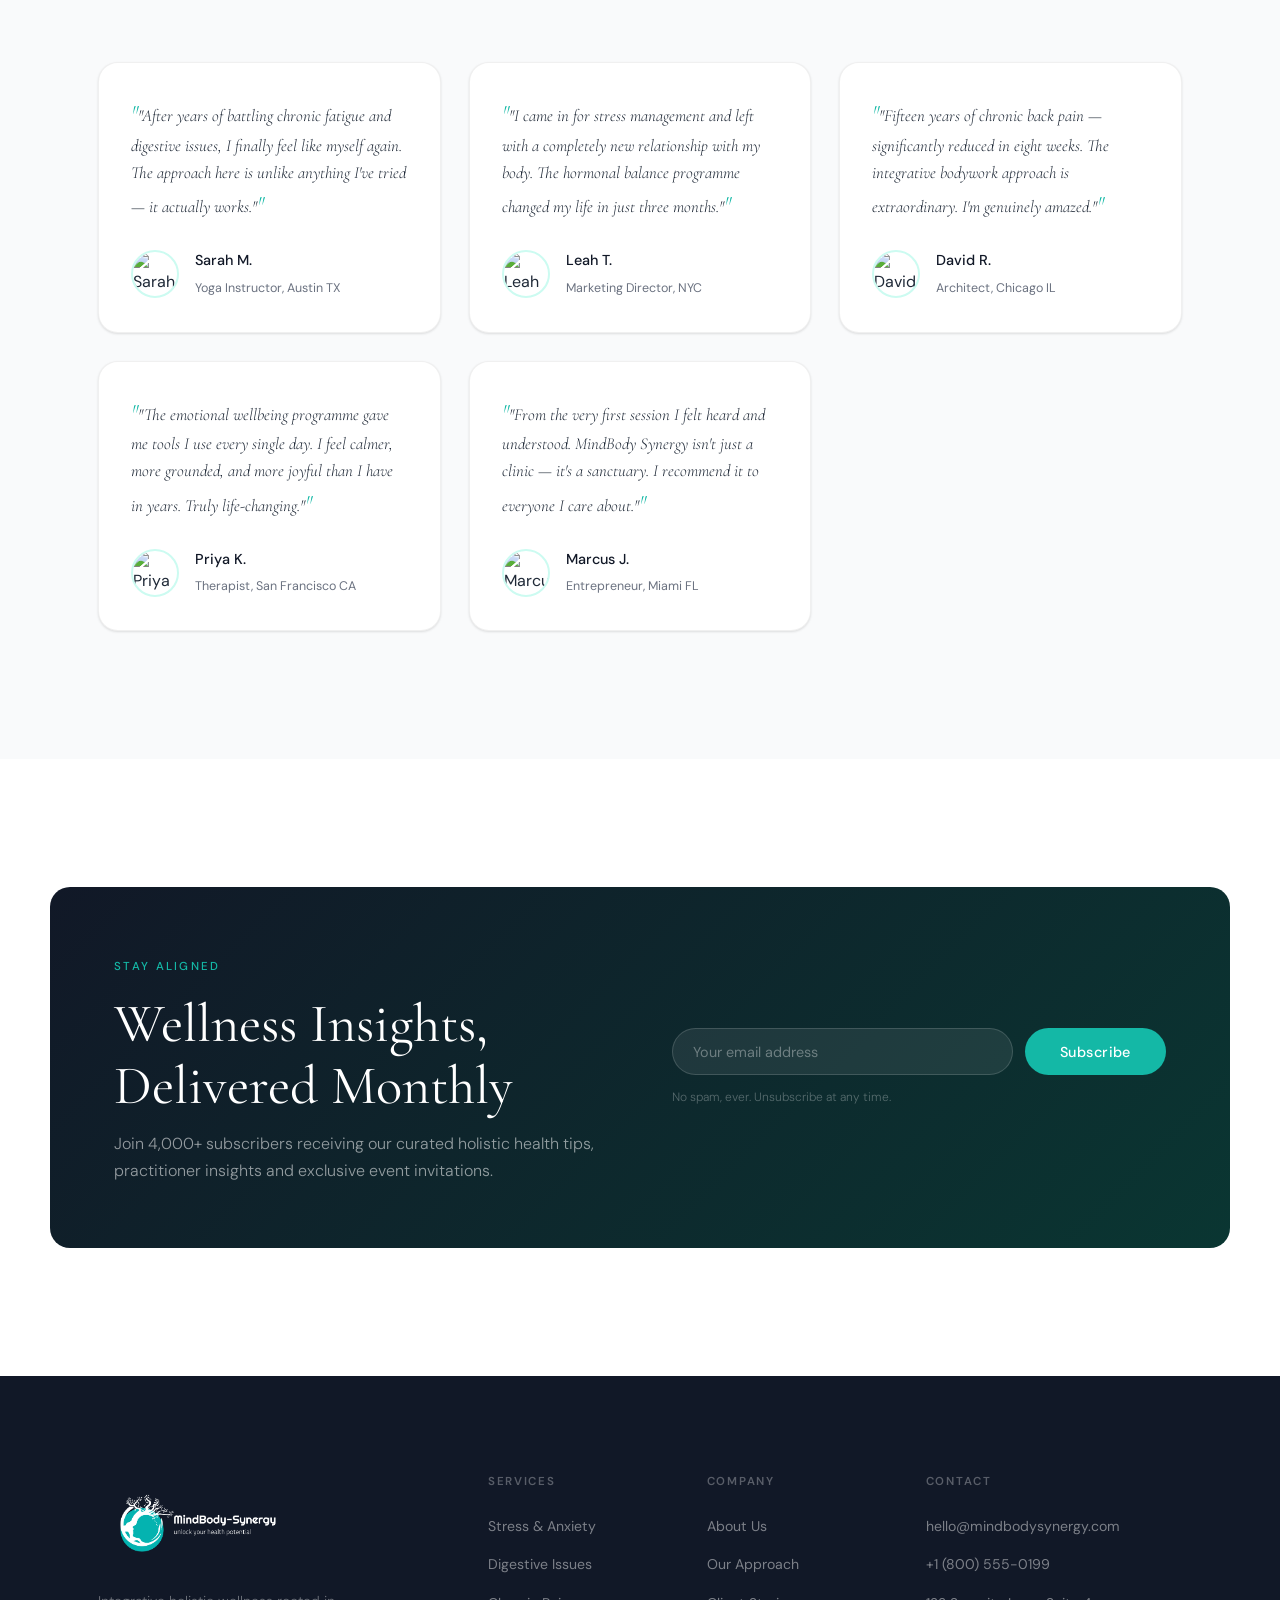
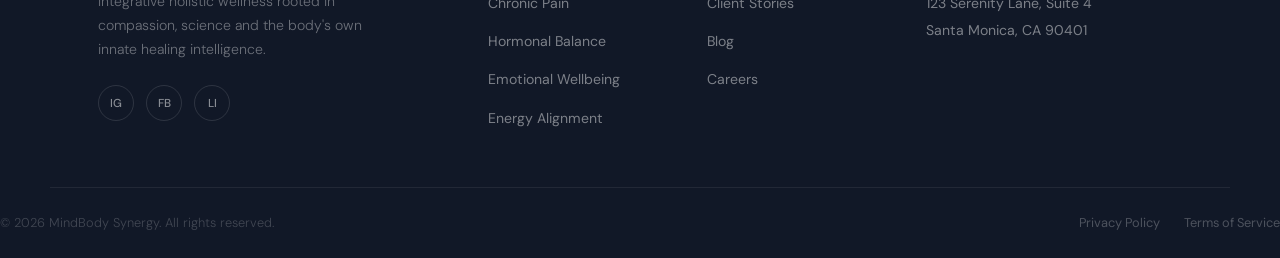
==== commit b6d1cf2c: "re" ====
--- a/index1.html
+++ b/index1.html
@@ -16,7 +16,6 @@
     <div class="nav-inner">
        <a href="#" class="logo">
         <img src="Transparent Logo.png" alt="MindBody Synergy Logo" class="logo-img" />
-        <span>MindBody <em>Synergy</em></span>
        </a>
       <button class="hamburger" id="hamburger" aria-label="Toggle menu">
         <span></span><span></span><span></span>
--- a/styles.css
+++ b/styles.css
@@ -32,9 +32,9 @@
 .hero-logo,
 .footer-logo,
 .section-logo {
-  height: 45px;
-  width: auto;
-  object-fit: contain;
+ height: auto;
+    width: 200px;
+    object-fit: cover;
 }
 /* ── Reset & Base ─────────────────────────────────────────── */
 *, *::before, *::after { box-sizing: border-box; margin: 0; padding: 0; }
